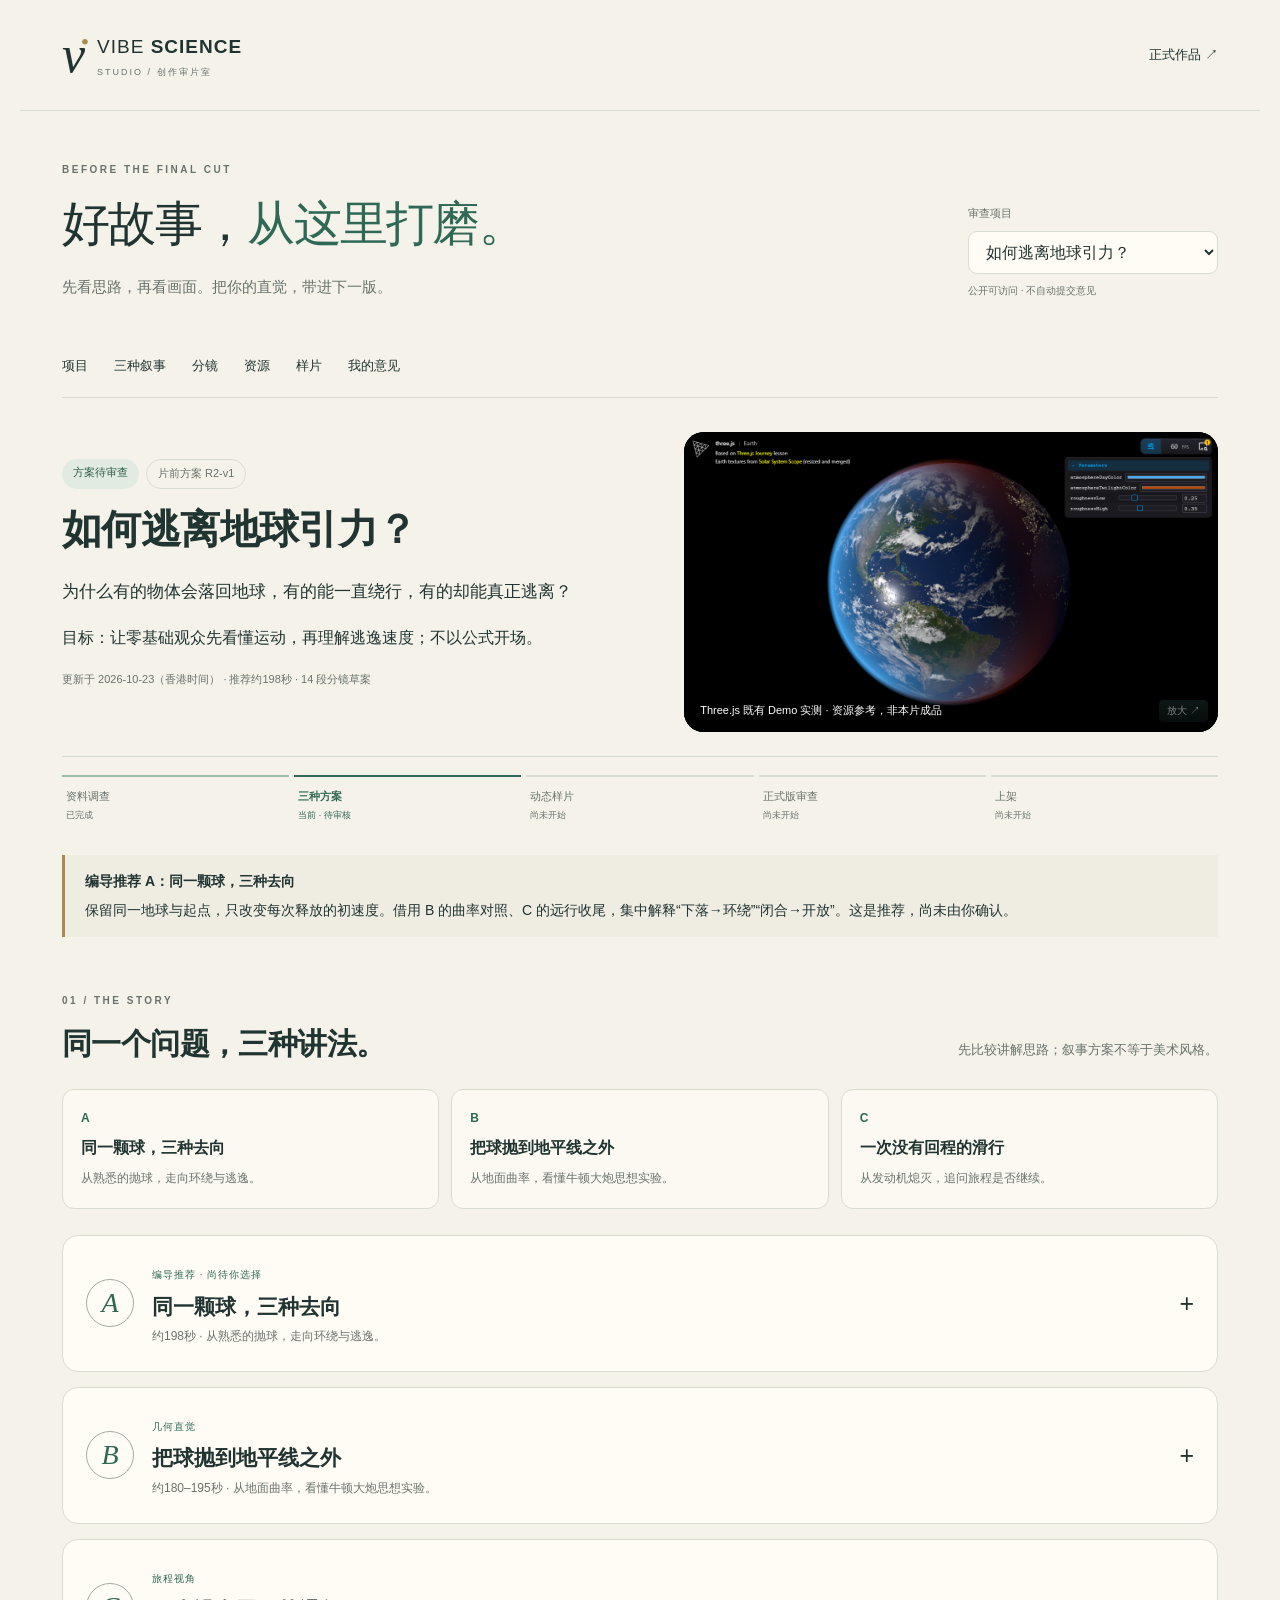
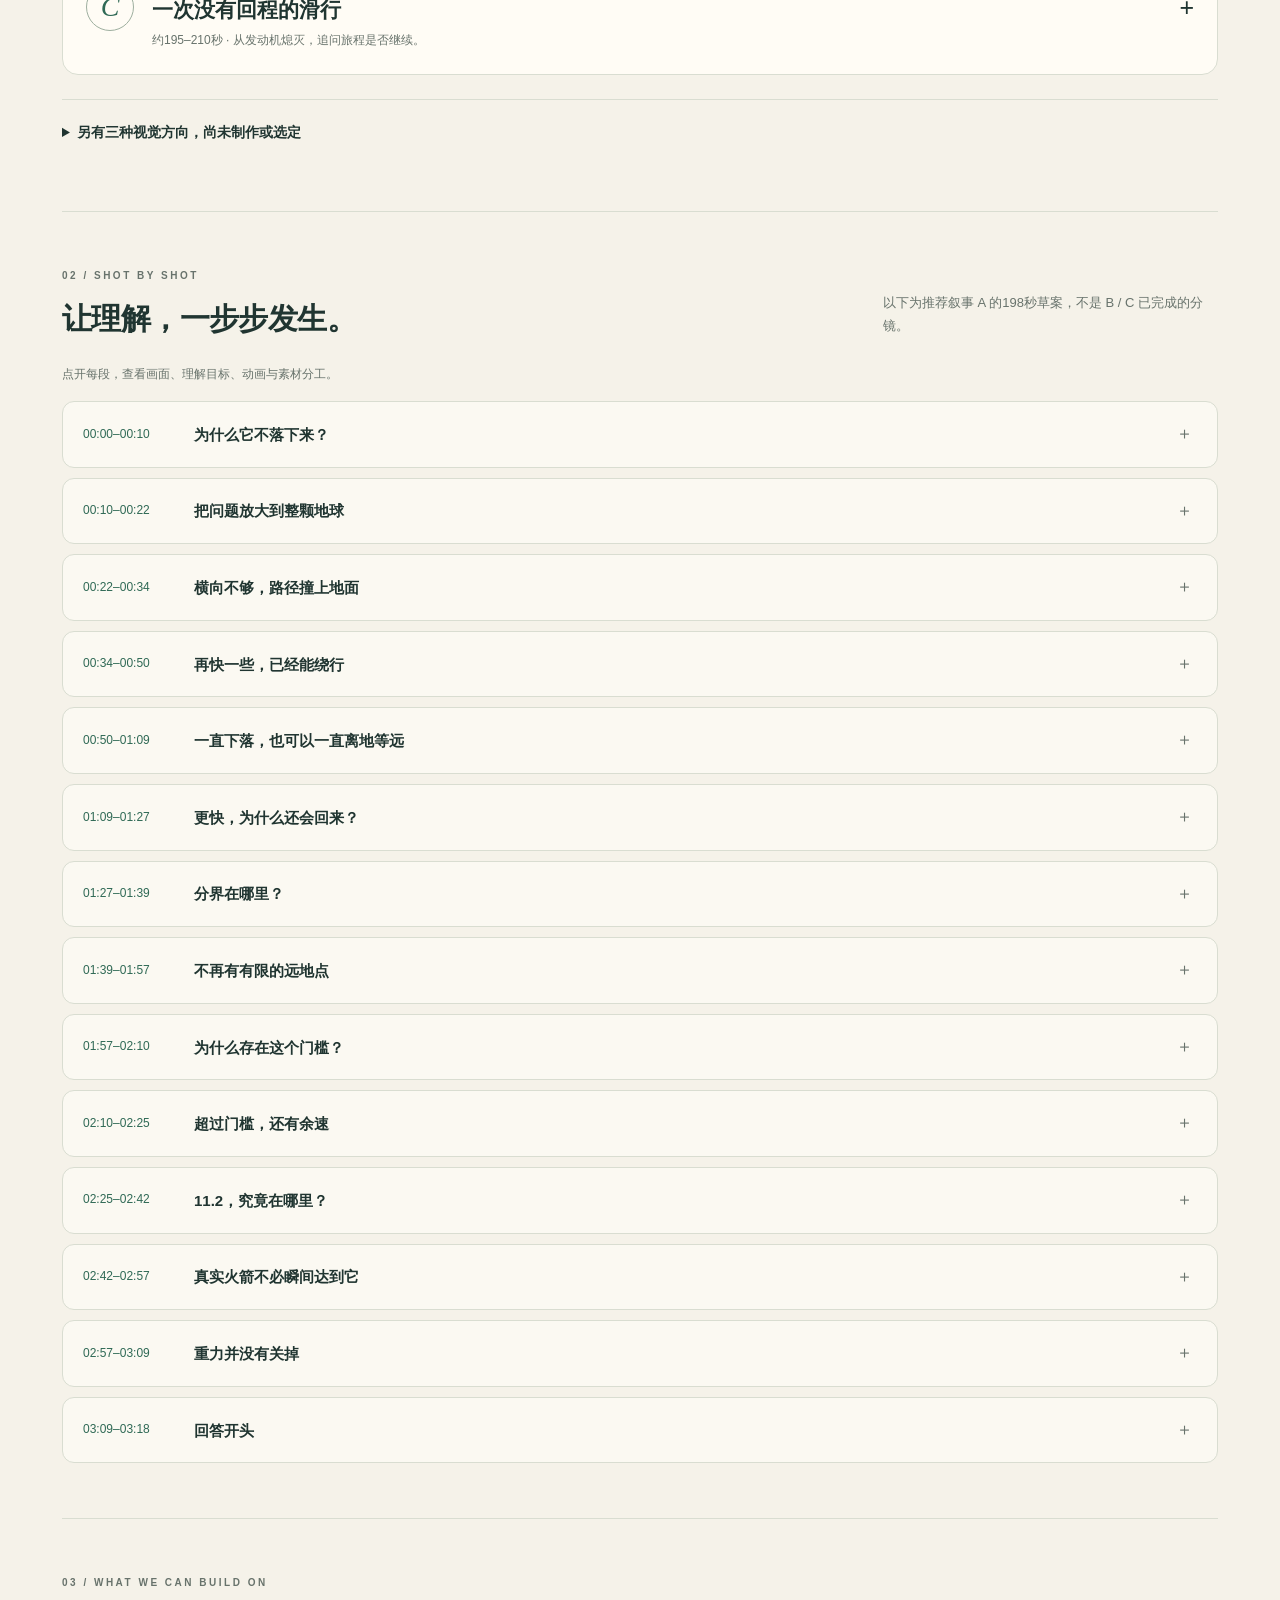
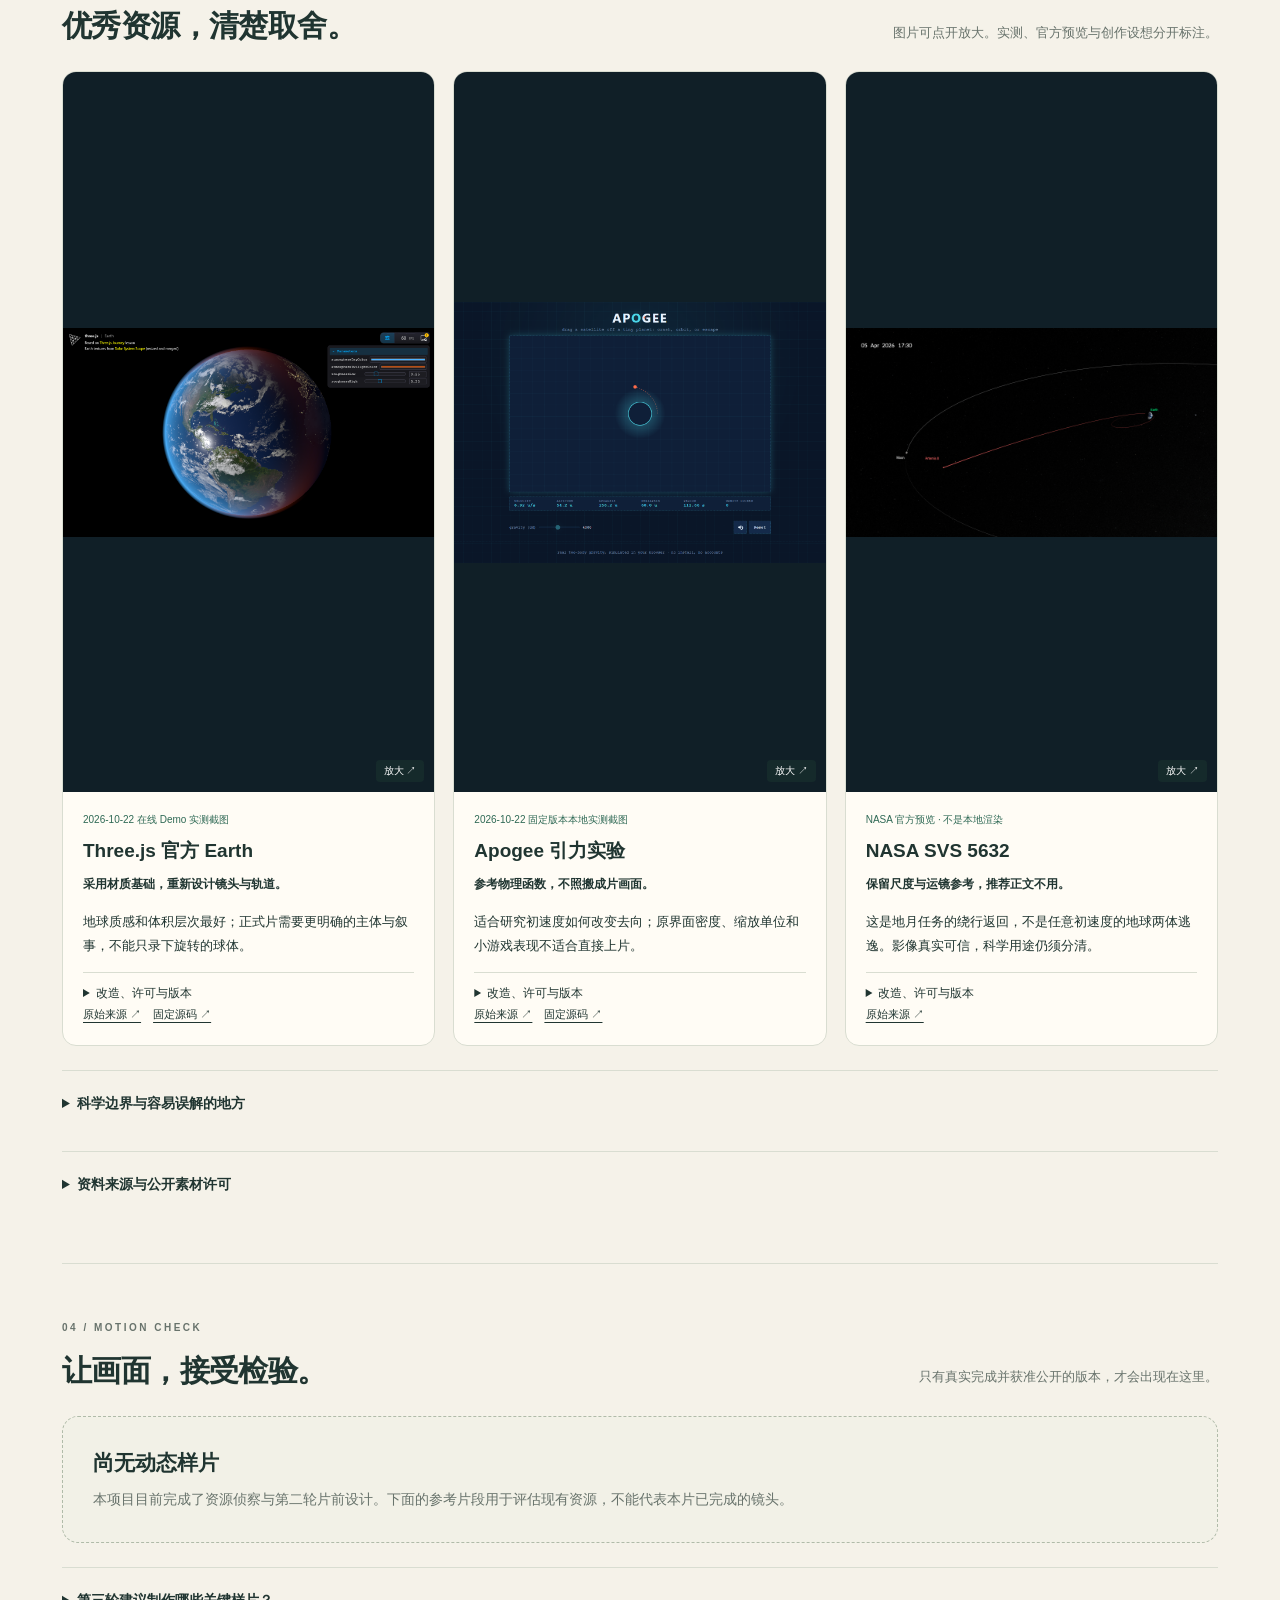
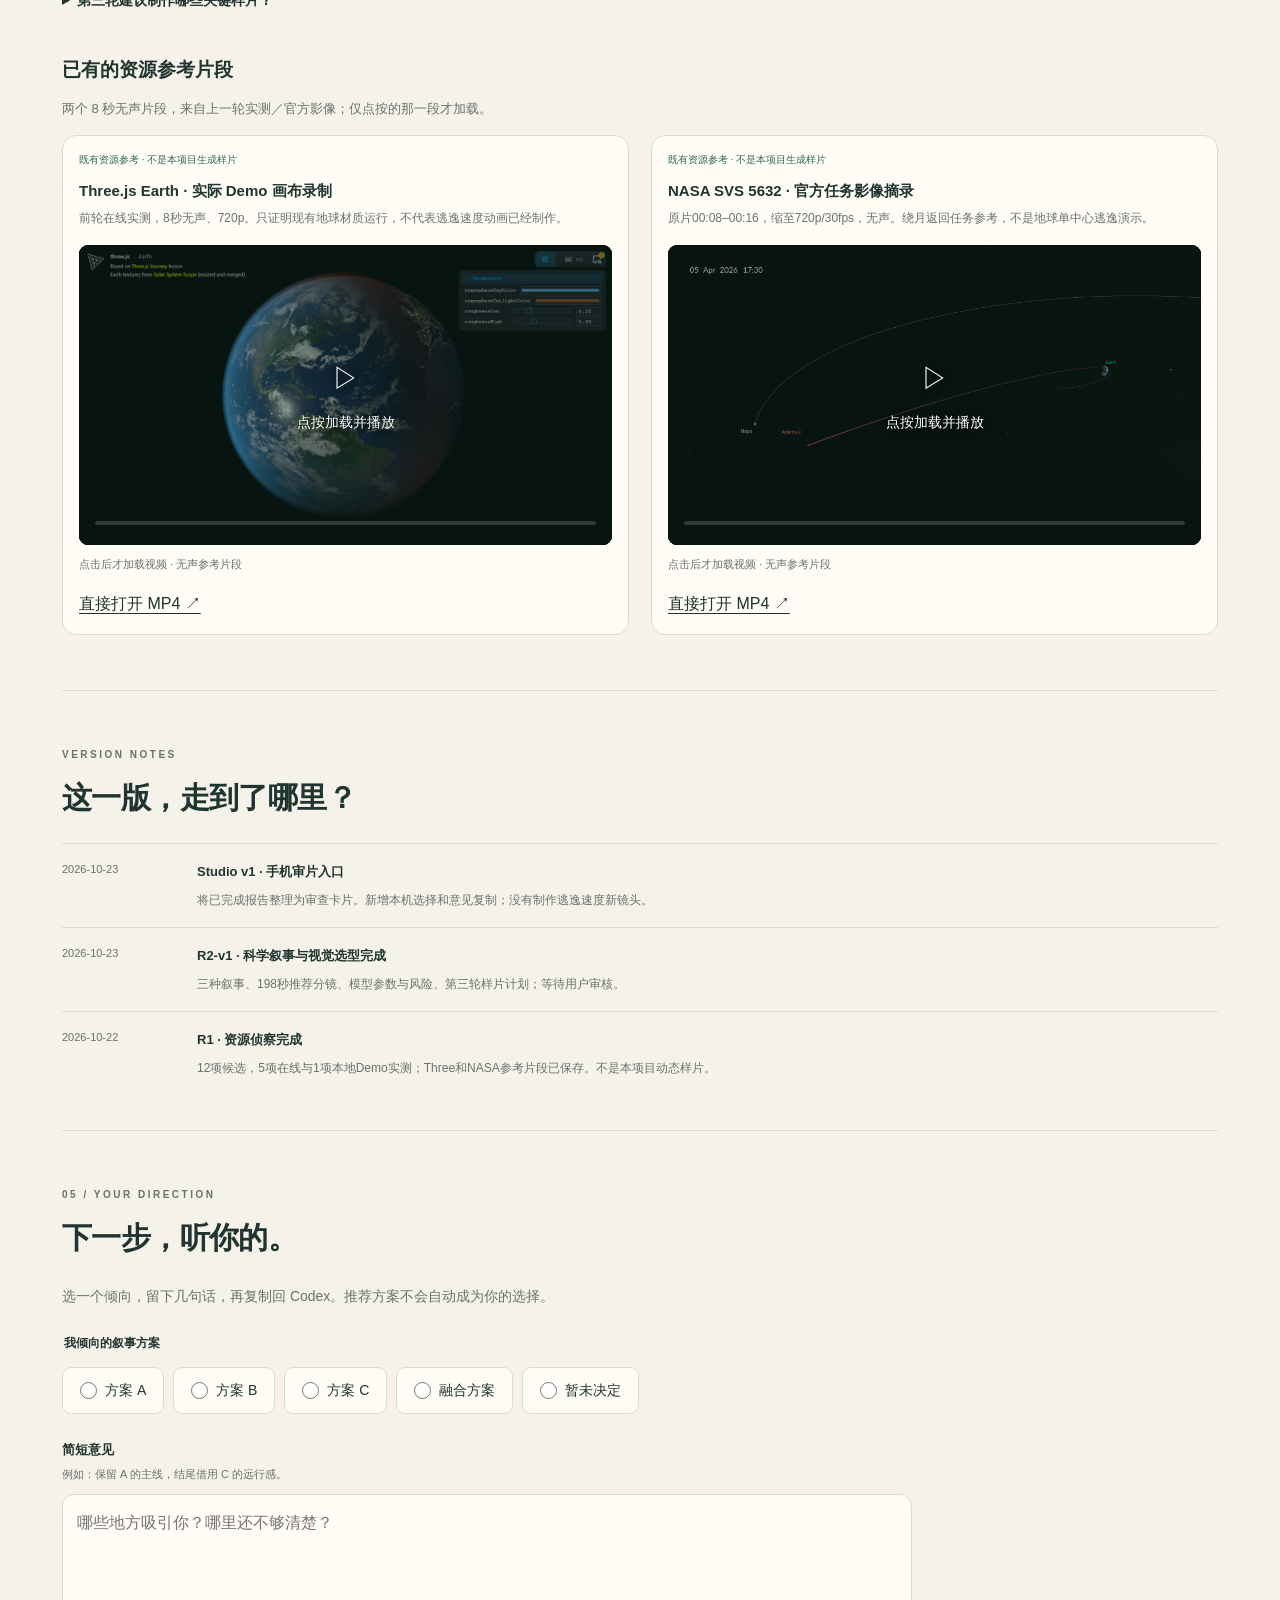
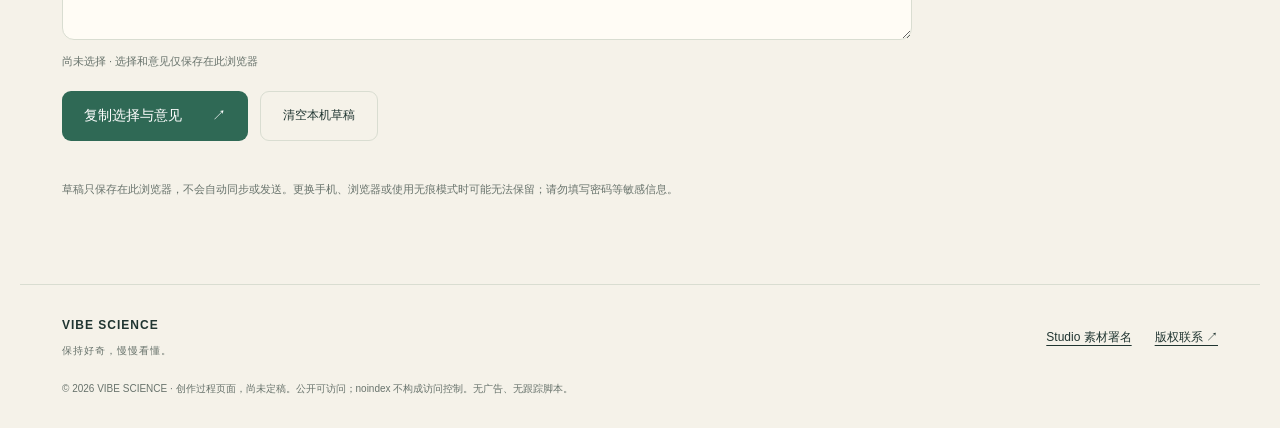
==== docs/studio/index.html @ bd38a127 "Add mobile Studio for science video preproduction review" ====
<!doctype html>
<html lang="zh-CN">
<head>
  <meta charset="utf-8">
  <meta name="viewport" content="width=device-width,initial-scale=1,viewport-fit=cover">
  <meta name="theme-color" content="#f5f2e9">
  <meta name="robots" content="noindex,nofollow,noarchive">
  <meta name="description" content="VIBE SCIENCE 创作审片室：从一个好问题，到一部看得懂的科学短片。审查叙事、分镜与真实动态样片。">
  <meta http-equiv="Content-Security-Policy" content="default-src 'self'; img-src 'self'; media-src 'self'; script-src 'self'; style-src 'self'; connect-src 'self'; object-src 'none'; base-uri 'self'; form-action 'none'">
  <title>Studio · VIBE SCIENCE 创作审片室</title>
  <link rel="icon" href="../assets/favicon.svg" type="image/svg+xml">
  <link rel="stylesheet" href="studio.css?v=studio-1">
  <script defer src="studio.js?v=studio-1"></script>
</head>
<body>
<a class="skip" href="#project">跳到当前项目</a>
<header class="top wrap">
  <a class="brand" href="../" aria-label="VIBE SCIENCE 正式视频馆"><span class="brand-mark" aria-hidden="true">v<span>•</span></span><span>VIBE <b>SCIENCE</b><small>STUDIO / 创作审片室</small></span></a>
  <a class="gallery-link" href="../">正式作品 <span aria-hidden="true">↗</span></a>
</header>
<main class="wrap">
  <section class="studio-intro" aria-labelledby="studio-title">
    <div><p class="eyebrow">BEFORE THE FINAL CUT</p><h1 id="studio-title">好故事，<em>从这里打磨。</em></h1><p class="intro-copy">先看思路，再看画面。把你的直觉，带进下一版。</p></div>
    <div class="project-switch"><label for="project-select">审查项目</label><select id="project-select" disabled><option>正在读取项目…</option></select><p>公开可访问 · 不自动提交意见</p></div>
  </section>
  <nav class="section-nav" aria-label="审片内容"><a href="#project">项目</a><a href="#plans">三种叙事</a><a href="#timeline">分镜</a><a href="#references">资源</a><a href="#previews">样片</a><a href="#feedback">我的意见</a></nav>
  <p class="load-status" id="load-status" role="status">正在整理审查卡片…</p>
  <div id="project-content" hidden>
    <section id="project" class="project-section" aria-labelledby="project-title"></section>
    <section id="plans" class="section" aria-labelledby="plans-title"><div class="section-heading"><div><p class="eyebrow">01 / THE STORY</p><h2 id="plans-title">同一个问题，三种讲法。</h2></div><p>先比较讲解思路；叙事方案不等于美术风格。</p></div><div id="plan-comparison" class="comparison"></div><div id="plan-cards" class="plan-grid"></div><details class="detail-panel"><summary>另有三种视觉方向，尚未制作或选定</summary><div id="visual-directions"></div></details></section>
    <section id="timeline" class="section" aria-labelledby="timeline-title"><div class="section-heading"><div><p class="eyebrow">02 / SHOT BY SHOT</p><h2 id="timeline-title">让理解，一步步发生。</h2></div><p id="timeline-note"></p></div><p class="section-help">点开每段，查看画面、理解目标、动画与素材分工。</p><div id="timeline-list" class="timeline"></div></section>
    <section id="references" class="section" aria-labelledby="references-title"><div class="section-heading"><div><p class="eyebrow">03 / WHAT WE CAN BUILD ON</p><h2 id="references-title">优秀资源，清楚取舍。</h2></div><p>图片可点开放大。实测、官方预览与创作设想分开标注。</p></div><div id="resource-cards" class="resource-grid"></div><details class="detail-panel"><summary>科学边界与容易误解的地方</summary><ul id="science-risks"></ul><p class="model-note" id="model-note"></p></details><details class="detail-panel"><summary>资料来源与公开素材许可</summary><div id="source-list"></div><a href="credits.html">完整素材署名与许可说明 ↗</a></details></section>
    <section id="previews" class="section" aria-labelledby="previews-title"><div class="section-heading"><div><p class="eyebrow">04 / MOTION CHECK</p><h2 id="previews-title">让画面，接受检验。</h2></div><p>只有真实完成并获准公开的版本，才会出现在这里。</p></div><div id="project-previews"></div><details class="detail-panel"><summary>第三轮建议制作哪些关键样片？</summary><div id="next-previews"></div></details><div id="reference-clips"></div></section>
    <section id="versions" class="section compact" aria-labelledby="versions-title"><div class="section-heading"><div><p class="eyebrow">VERSION NOTES</p><h2 id="versions-title">这一版，走到了哪里？</h2></div></div><div id="version-list"></div></section>
    <section id="feedback" class="section feedback" aria-labelledby="feedback-title"><p class="eyebrow">05 / YOUR DIRECTION</p><h2 id="feedback-title">下一步，听你的。</h2><p>选一个倾向，留下几句话，再复制回 Codex。推荐方案不会自动成为你的选择。</p><fieldset><legend>我倾向的叙事方案</legend><div id="preference-options" class="preference-options"></div></fieldset><label class="comment-label" for="review-comment">简短意见 <span>例如：保留 A 的主线，结尾借用 C 的远行感。</span></label><textarea id="review-comment" rows="4" maxlength="2000" placeholder="哪些地方吸引你？哪里还不够清楚？"></textarea><p id="save-state" class="small-note" role="status"></p><div class="feedback-actions"><button type="button" class="button primary" id="copy-feedback">复制选择与意见 <span aria-hidden="true">↗</span></button><button type="button" class="button secondary" id="reset-feedback">清空本机草稿</button></div><p id="copy-status" role="status" aria-live="polite"></p><div id="copy-fallback" hidden><label for="feedback-text">请长按全选并复制以下内容：</label><textarea id="feedback-text" rows="9" readonly></textarea></div><p class="small-note">草稿只保存在此浏览器，不会自动同步或发送。更换手机、浏览器或使用无痕模式时可能无法保留；请勿填写密码等敏感信息。</p></section>
  </div>
  <noscript><p class="error">审片卡片需要 JavaScript。请启用后刷新；正式视频馆仍可从上方链接访问。</p></noscript>
</main>
<footer class="wrap footer"><a class="footer-brand" href="../">VIBE SCIENCE <span>保持好奇，慢慢看懂。</span></a><div><a href="credits.html">Studio 素材署名</a><a href="https://github.com/tsy7653-design/vibe-science-gallery/issues/new?title=Copyright%20or%20contact" target="_blank" rel="noopener noreferrer">版权联系 ↗</a></div><p>© 2026 VIBE SCIENCE · 创作过程页面，尚未定稿。公开可访问；noindex 不构成访问控制。无广告、无跟踪脚本。</p></footer>
<dialog id="image-viewer" aria-labelledby="image-title"><div class="image-toolbar"><h2 id="image-title">参考图</h2><button class="close" id="close-image" type="button" aria-label="关闭参考图">×</button></div><div class="image-scroll"><img id="full-image" alt=""></div><p id="image-credit"></p><a id="original-image" href="#" target="_blank" rel="noopener">打开原图，可双指放大 ↗</a></dialog>
</body>
</html>
---- docs/studio/studio.css ----
@charset "UTF-8";
:root{--paper:#f5f2e9;--card:#fffcf5;--ink:#203531;--muted:#68736c;--line:#d9ddd1;--green:#2f6955;--gold:#ac8b51;--serif:Georgia,"Songti SC",STSong,serif;--sans:-apple-system,BlinkMacSystemFont,"Segoe UI","Microsoft YaHei",sans-serif}
*{box-sizing:border-box}html{scroll-behavior:smooth;scroll-padding-top:85px}body{margin:0;background:var(--paper);color:var(--ink);font:16px/1.8 var(--sans);-webkit-font-smoothing:antialiased}a{color:inherit;text-underline-offset:4px}button,input,textarea,select{font:inherit}button{cursor:pointer;color:inherit}button,a,summary{touch-action:manipulation;-webkit-tap-highlight-color:transparent}button:focus-visible,a:focus-visible,summary:focus-visible,input:focus-visible,textarea:focus-visible,select:focus-visible{outline:3px solid #87ac96;outline-offset:4px}img{max-width:100%;display:block}h1,h2,h3,p{margin-top:0}h2{font-size:30px;line-height:1.4;letter-spacing:-.6px}h3{font-size:21px;line-height:1.5}p{margin-bottom:15px}button{border:0}a{overflow-wrap:anywhere}[hidden]{display:none!important}.wrap{max-width:1240px;margin-inline:auto;padding-inline:42px}.skip{position:absolute;top:-90px;left:16px;z-index:20;background:var(--ink);color:white;padding:12px}.skip:focus{top:12px}.top{display:flex;justify-content:space-between;align-items:center;padding-block:30px;border-bottom:1px solid var(--line)}.brand{display:flex;gap:11px;align-items:center;text-decoration:none;font-size:19px;letter-spacing:1px}.brand b{font-weight:750}.brand small{display:block;font-size:9px;color:var(--muted);letter-spacing:2px}.brand-mark{font:italic 52px/.8 Georgia,serif;position:relative}.brand-mark span{font:24px Georgia;color:var(--gold);position:absolute;right:-4px;top:-5px}.gallery-link{font-size:13px;text-decoration:none}.studio-intro{display:flex;align-items:flex-end;justify-content:space-between;gap:40px;padding-block:50px 35px}h1{font-size:48px;font-weight:550;letter-spacing:-1.7px;line-height:1.35;margin-bottom:16px}h1 em{font-family:var(--serif);font-weight:500;color:var(--green);font-style:normal}.eyebrow{font-size:10px;letter-spacing:2.5px;font-weight:650;color:var(--muted);margin-bottom:13px}.intro-copy{font-size:15px;color:var(--muted);margin:0}.project-switch{max-width:360px;min-width:250px}.project-switch label{font-size:11px;display:block;color:var(--muted);margin-bottom:7px}.project-switch select{width:100%;padding:11px 30px 11px 13px;border:1px solid var(--line);border-radius:9px;background:var(--card);color:var(--ink);font-size:16px}.project-switch p{font-size:10px;color:var(--muted);margin:8px 0 0}.section-nav{position:sticky;top:0;z-index:4;display:flex;gap:26px;padding:16px 0;overflow-x:auto;background:var(--paper);border-bottom:1px solid var(--line);scrollbar-width:none}.section-nav a{flex-shrink:0;font-size:13px;text-decoration:none;min-height:30px;display:flex;align-items:center}.section-nav a:hover{color:var(--green)}.load-status{padding-top:30px}.section{padding-block:55px;border-bottom:1px solid var(--line)}.section.compact{padding-bottom:35px}.section-heading{display:flex;gap:30px;justify-content:space-between;align-items:flex-end;margin-bottom:24px}.section-heading h2{margin-bottom:0}.section-heading>p{max-width:335px;font-size:13px;color:var(--muted);margin-bottom:3px}.section-help{font-size:12px;color:var(--muted)}.project-section{padding-top:34px}.project-hero{display:grid;grid-template-columns:1.1fr 1fr;gap:35px;align-items:center}.project-hero h2{font-size:40px;line-height:1.35;margin:13px 0 20px}.project-hero .question{font-size:17px;line-height:1.9}.hero-picture{position:relative;border-radius:20px;overflow:hidden;background:#07121f}.hero-picture img{width:100%;aspect-ratio:16/10;object-fit:cover}.hero-picture .figure-label{position:absolute;bottom:0;left:0;right:0;color:#fff;padding:25px 16px 12px;font-size:11px;background:linear-gradient(transparent,#000c)}.badges{display:flex;gap:7px;flex-wrap:wrap}.badge{border-radius:30px;padding:4px 11px;font-size:11px;background:#e2ebe1;color:#315e4b}.badge.outline{background:transparent;border:1px solid var(--line);color:var(--muted)}.metadata{font-size:11px;color:var(--muted);margin-top:18px}.stage-list{list-style:none;padding:18px 0 0;margin:24px 0 0;border-top:1px solid var(--line);display:flex;gap:5px}.stage-list li{flex:1;font-size:11px;color:var(--muted);padding:10px 4px;border-top:2px solid var(--line)}.stage-list li.current{border-color:var(--green);color:var(--green);font-weight:700}.stage-list li.complete{border-color:#9cbda9}.stage-list small{display:block;font-size:9px;font-weight:400}.editor-note{border-left:3px solid var(--gold);padding:14px 20px;background:#eae8db80;margin:22px 0 0;font-size:14px}.editor-note strong{display:block;margin-bottom:3px}.comparison{display:grid;grid-template-columns:repeat(3,1fr);gap:12px;margin-bottom:26px}.comparison a{padding:18px;border:1px solid var(--line);border-radius:12px;text-decoration:none;background:#fbf9f2}.comparison b{font-size:12px;letter-spacing:1px;color:var(--green);display:block}.comparison strong{font-size:16px;display:block;margin:5px 0}.comparison span{font-size:12px;color:var(--muted);display:block}.comparison a:hover{border-color:var(--green)}.plan-grid{display:grid;gap:15px}.plan-card{border:1px solid var(--line);border-radius:16px;background:var(--card);overflow:hidden}.plan-card>summary{cursor:pointer;list-style:none;display:flex;align-items:center;gap:18px;padding:23px}.plan-card>summary::-webkit-details-marker{display:none}.plan-letter{width:48px;height:48px;flex-shrink:0;border:1px solid #9eaf9f;border-radius:50%;display:grid;place-items:center;font:italic 28px var(--serif);color:var(--green)}.plan-summary{flex:1;min-width:0}.plan-summary h3{margin:3px 0}.plan-summary p{font-size:12px;color:var(--muted);margin:4px 0 0}.plan-card summary .toggle{font-size:25px;font-weight:300;transition:transform .2s}.plan-card[open] summary .toggle{transform:rotate(45deg)}.recommended{font-size:10px;color:var(--green);letter-spacing:1px}.plan-content{padding:0 28px 25px}.plan-content dl{margin:0;display:grid;grid-template-columns:110px 1fr;gap:15px 25px;border-top:1px solid var(--line);padding-top:24px}.plan-content dt{font-size:11px;letter-spacing:1px;color:var(--green);padding-top:3px}.plan-content dd{margin:0;font-size:14px;line-height:1.95}.plan-content .pros-cons{display:grid;grid-template-columns:1fr 1fr;gap:20px;margin-top:24px}.pros-cons div{border-top:1px solid var(--line);padding-top:13px;font-size:13px}.pros-cons strong{font-size:11px;display:block;margin-bottom:5px}.timeline{position:relative;display:grid;gap:10px}.shot{background:#fbf9f2;border-radius:12px;border:1px solid var(--line)}.shot>summary{display:grid;grid-template-columns:96px 1fr 25px;align-items:center;gap:15px;padding:17px 20px;cursor:pointer;list-style:none}.shot>summary::-webkit-details-marker{display:none}.shot>summary:after{content:'＋';font-size:17px;text-align:center;color:var(--muted)}.shot[open]>summary:after{content:'−'}.shot-time{font-size:12px;font-variant-numeric:tabular-nums;color:var(--green)}.shot-title{font-size:15px;font-weight:600}.shot-body{padding:6px 25px 22px 131px;font-size:14px}.shot-body h4{font-size:11px;color:var(--green);margin:18px 0 6px;letter-spacing:1px}.shot-body p{margin-bottom:12px}.subtitle-excerpt{border-left:2px solid #b2c7b6;padding-left:15px;color:var(--muted)}.resource-grid{display:grid;grid-template-columns:repeat(3,1fr);gap:18px}.resource-card{border:1px solid var(--line);border-radius:14px;background:var(--card);overflow:hidden}.image-button{padding:0;display:block;width:100%;background:#101f27;position:relative}.image-button img{width:100%;aspect-ratio:16/9;object-fit:contain;transition:transform .4s}.image-button:hover img{transform:scale(1.025)}.image-button .zoom-label{position:absolute;bottom:10px;right:10px;font-size:10px;color:white;background:#172e2ccc;padding:2px 8px;border-radius:4px}.resource-body{padding:20px}.resource-body h3{font-size:19px;margin-bottom:8px}.resource-body p{font-size:13px}.resource-category{font-size:10px;color:var(--green);display:block;line-height:1.6;margin-bottom:9px}.resource-decision{font-size:12px!important;font-weight:650}.resource-body details{font-size:12px;border-top:1px solid var(--line);padding-top:10px}.resource-body details p{font-size:12px}.resource-links{display:flex;flex-wrap:wrap;gap:12px;font-size:11px}.detail-panel{border-top:1px solid var(--line);margin-top:24px;padding:20px 0 0;font-size:14px}.detail-panel>summary{cursor:pointer;font-size:14px;font-weight:600;min-height:36px}.detail-panel ul{padding-left:22px}.detail-panel li{margin-bottom:13px}.detail-panel a{font-size:12px}.detail-panel .source-item{font-size:13px;padding:10px 0}.source-item small{display:block;color:var(--muted)}.model-note{font-size:12px;color:var(--muted)}.empty-state{padding:30px;border:1px dashed #b0bba9;border-radius:16px;background:#e9ede340}.empty-state h3{margin-bottom:9px}.empty-state p{font-size:14px;color:var(--muted);margin-bottom:0}.preview-plan{padding:10px 0}.preview-plan h4{margin-bottom:5px;font-size:14px}.preview-plan p{font-size:13px;margin-bottom:8px}.reference-heading{margin:32px 0 12px;font-size:19px}.reference-intro{font-size:13px;color:var(--muted)}.clip-grid{display:grid;grid-template-columns:1fr 1fr;gap:22px}.clip-card{border:1px solid var(--line);border-radius:14px;padding:16px;background:var(--card)}.clip-card h4{font-size:15px;margin:0 0 4px}.clip-card p{font-size:12px;color:var(--muted)}.clip-shell{aspect-ratio:16/9;background:#12211f;border-radius:9px;overflow:hidden;position:relative;margin:15px 0 10px}.clip-shell video{display:block;width:100%;height:100%;object-fit:contain}.load-clip{position:absolute;inset:0;width:100%;color:white;background:#10282080;display:grid;place-content:center;gap:6px;font-size:14px;text-shadow:0 1px 8px #000}.load-clip span:first-child{font-size:28px}.clip-state{font-size:11px!important;min-height:20px}.version-row{display:grid;grid-template-columns:115px 1fr;gap:20px;padding:16px 0;border-top:1px solid var(--line);font-size:13px}.version-row time{font-size:11px;color:var(--muted)}.version-row strong{display:block}.version-row p{font-size:12px;color:var(--muted);margin:6px 0 0}.feedback{max-width:850px;border-bottom:0;padding-bottom:70px}.feedback>p:not(.eyebrow){font-size:14px;color:var(--muted)}fieldset{border:0;padding:0;margin:24px 0}legend{font-size:12px;font-weight:650;margin-bottom:12px}.preference-options{display:flex;gap:9px;flex-wrap:wrap}.preference-option{position:relative;display:flex;align-items:center;gap:8px;padding:10px 17px;border:1px solid var(--line);border-radius:9px;background:var(--card);font-size:14px;cursor:pointer;min-height:46px}.preference-option:has(input:checked){background:#dfeade;border-color:var(--green);color:#24543f}.preference-option input{accent-color:var(--green);width:17px;height:17px;margin:0}.comment-label{display:block;font-size:13px;font-weight:650;margin-bottom:10px}.comment-label span{display:block;font-size:11px;font-weight:400;color:var(--muted);margin-top:3px}textarea{display:block;width:100%;resize:vertical;background:var(--card);border:1px solid var(--line);border-radius:12px;color:var(--ink);padding:14px;font-size:16px;line-height:1.8}.small-note{font-size:11px!important;color:var(--muted);margin-top:12px}#copy-status{color:var(--green);font-size:13px;min-height:24px}.feedback-actions{display:flex;gap:12px;margin-top:20px;flex-wrap:wrap}.button{min-height:48px;padding:12px 22px;border-radius:9px;font-size:14px;display:flex;align-items:center;gap:30px}.button.primary{background:var(--green);color:#fff}.button.secondary{background:transparent;border:1px solid var(--line);font-size:12px}.footer{padding-block:30px;border-top:1px solid var(--line);display:flex;flex-wrap:wrap;gap:20px;justify-content:space-between;align-items:center;font-size:12px}.footer-brand{text-decoration:none;font-weight:650;letter-spacing:1px}.footer-brand span{display:block;font-size:10px;font-weight:400;color:var(--muted);margin-top:5px}.footer>div{display:flex;gap:23px}.footer>p{font-size:10px;flex-basis:100%;color:var(--muted);margin-bottom:0}.error{color:#8b3f2c;padding:25px;border:1px solid #d8bdb0;border-radius:10px}dialog{background:var(--paper);color:var(--ink);border:1px solid var(--line);border-radius:15px;width:min(1300px,94vw);max-height:94dvh;padding:20px}dialog::backdrop{background:#0b1b18db}.image-toolbar{display:flex;justify-content:space-between;align-items:center;gap:20px;margin-bottom:12px}.image-toolbar h2{font-size:17px;margin:0}.close{width:44px;height:44px;background:transparent;font-size:30px;flex-shrink:0}.image-scroll{overflow:auto;max-height:65dvh;background:#10211d;touch-action:pan-x pan-y pinch-zoom}.image-scroll img{margin:auto;width:auto;max-width:100%;height:auto}dialog p{font-size:11px;color:var(--muted);margin:12px 0 5px}dialog>a{font-size:12px}body:has(dialog[open]){overflow:hidden}
@media(min-width:950px){.plan-card[open] .plan-content{padding-left:90px}}
@media(max-width:800px){.wrap{padding-inline:24px}.studio-intro{align-items:flex-start;flex-direction:column;gap:25px;padding-block:35px 25px}h1{font-size:40px}.project-switch{max-width:none;width:100%}.project-hero{grid-template-columns:1fr;gap:22px}.hero-picture{order:-1}.hero-picture img{aspect-ratio:16/8}.resource-grid{grid-template-columns:1fr}.resource-card{display:grid;grid-template-columns:.9fr 1fr}.resource-card .image-button{height:100%}.resource-card .image-button img{height:100%;min-height:210px;object-fit:contain}.section-heading{align-items:flex-start;flex-direction:column;gap:12px}.section-heading>p{max-width:none}.shot-body{padding-left:25px}.project-hero h2{font-size:36px}.comparison strong{font-size:14px}}
@media(max-width:520px){.wrap{padding-inline:20px}.top{padding-block:22px}.brand{font-size:16px}.brand small{font-size:8px}.brand-mark{font-size:43px}.gallery-link{font-size:11px}.studio-intro{padding-top:30px}h1{font-size:31px;letter-spacing:-1px}h1 em{display:block}.intro-copy{font-size:13px}.section-nav{gap:22px;padding-block:12px}.section-nav a{font-size:12px}.eyebrow{font-size:9px;letter-spacing:2px}.section{padding-block:37px}h2{font-size:25px}.project-hero h2{font-size:32px}.project-hero .question{font-size:15px}.metadata{font-size:10px}.hero-picture img{aspect-ratio:16/10}.editor-note{font-size:13px;padding:12px 15px}.stage-list{gap:4px}.stage-list li{font-size:10px}.stage-list small{font-size:8px}.comparison{grid-template-columns:1fr;gap:7px}.comparison a{padding:12px 15px;display:grid;grid-template-columns:32px 1fr;column-gap:7px}.comparison a b{grid-row:1/3;padding-top:4px}.comparison strong{margin:0;font-size:14px}.comparison span{font-size:11px}.plan-card>summary{padding:18px 16px;gap:12px}.plan-letter{width:37px;height:37px;font-size:24px}.plan-summary h3{font-size:18px}.plan-summary p{font-size:11px}.plan-content{padding:0 19px 20px}.plan-content dl{display:block;padding-top:16px}.plan-content dt{margin-top:17px;margin-bottom:5px}.plan-content dd{font-size:14px;line-height:1.95}.plan-content .pros-cons{grid-template-columns:1fr;gap:14px}.shot>summary{grid-template-columns:73px 1fr 14px;padding:15px 12px;gap:8px}.shot-time{font-size:10px}.shot-title{font-size:14px}.shot-body{padding:0 18px 17px;font-size:14px}.resource-card{display:block}.resource-card .image-button img{height:auto;aspect-ratio:16/9;min-height:0}.resource-body{padding:19px}.clip-grid{grid-template-columns:1fr}.clip-card{padding:13px}.empty-state{padding:23px}.version-row{grid-template-columns:77px 1fr;gap:12px}.version-row time{font-size:10px}.feedback h2{font-size:29px}.feedback-actions{display:grid;grid-template-columns:1fr}.feedback-actions .button{justify-content:center}.preference-option{padding-inline:13px;font-size:13px}.footer{gap:19px;padding-block:26px}.footer>div{gap:18px;font-size:11px}dialog{padding:13px;width:96vw}.image-toolbar h2{font-size:15px}}
@media(prefers-reduced-motion:reduce){html{scroll-behavior:auto}*,*:before,*:after{animation:none!important;transition:none!important}}
/* Keep intrinsic HTML dimensions from fixing the mobile hero to 720px tall. */
.hero-picture img{height:auto}
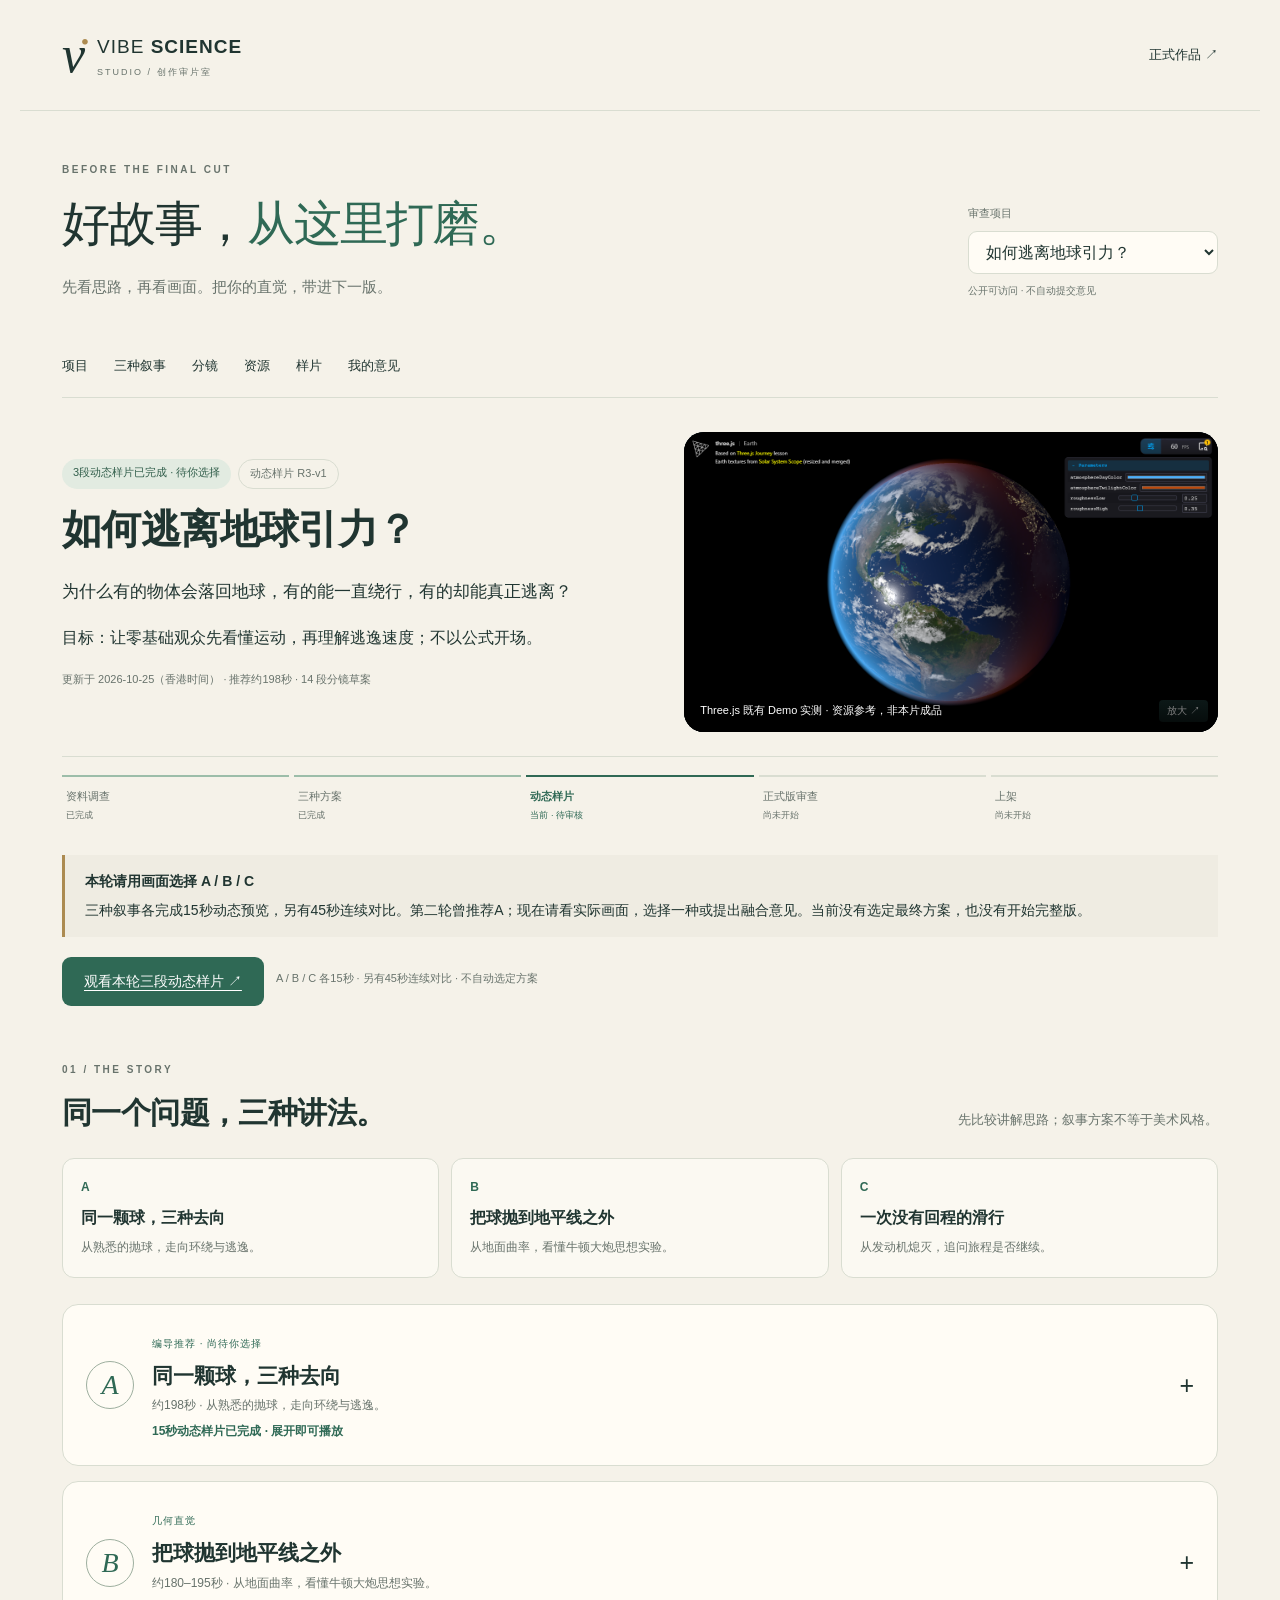
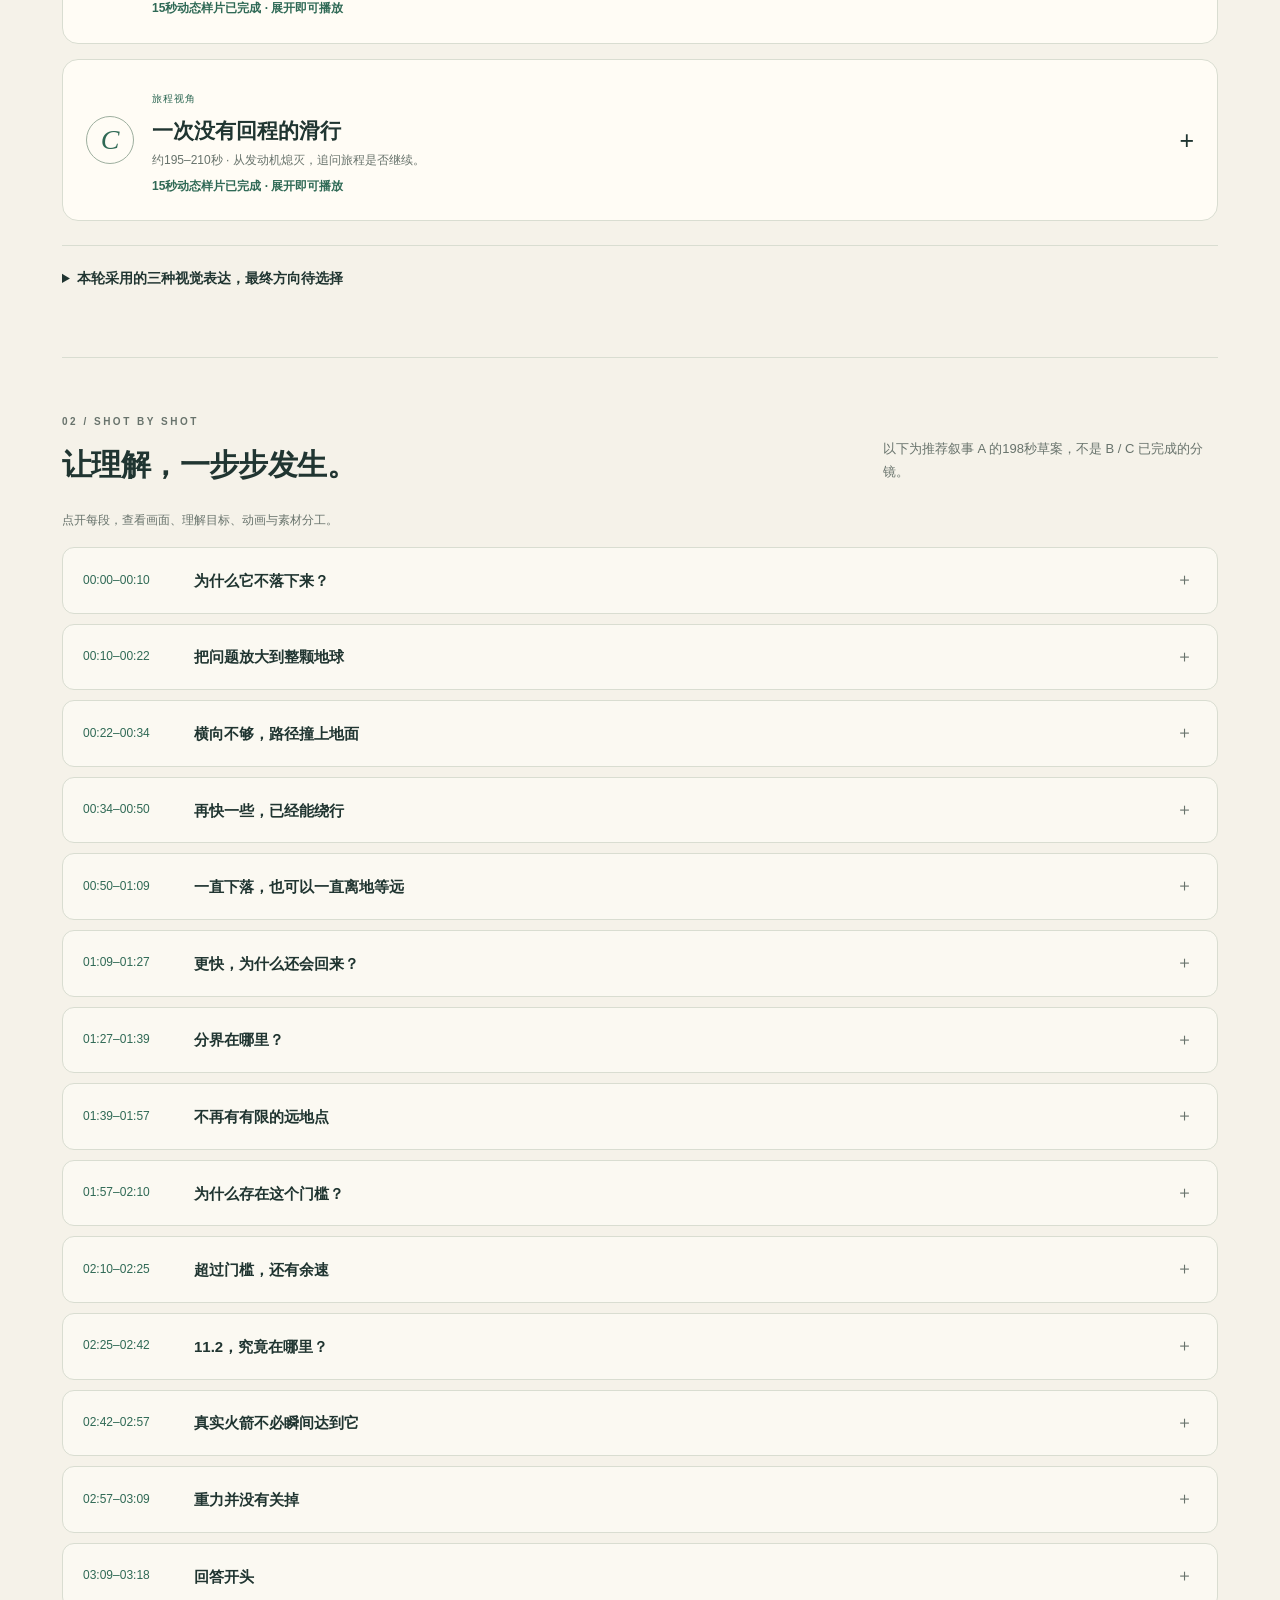
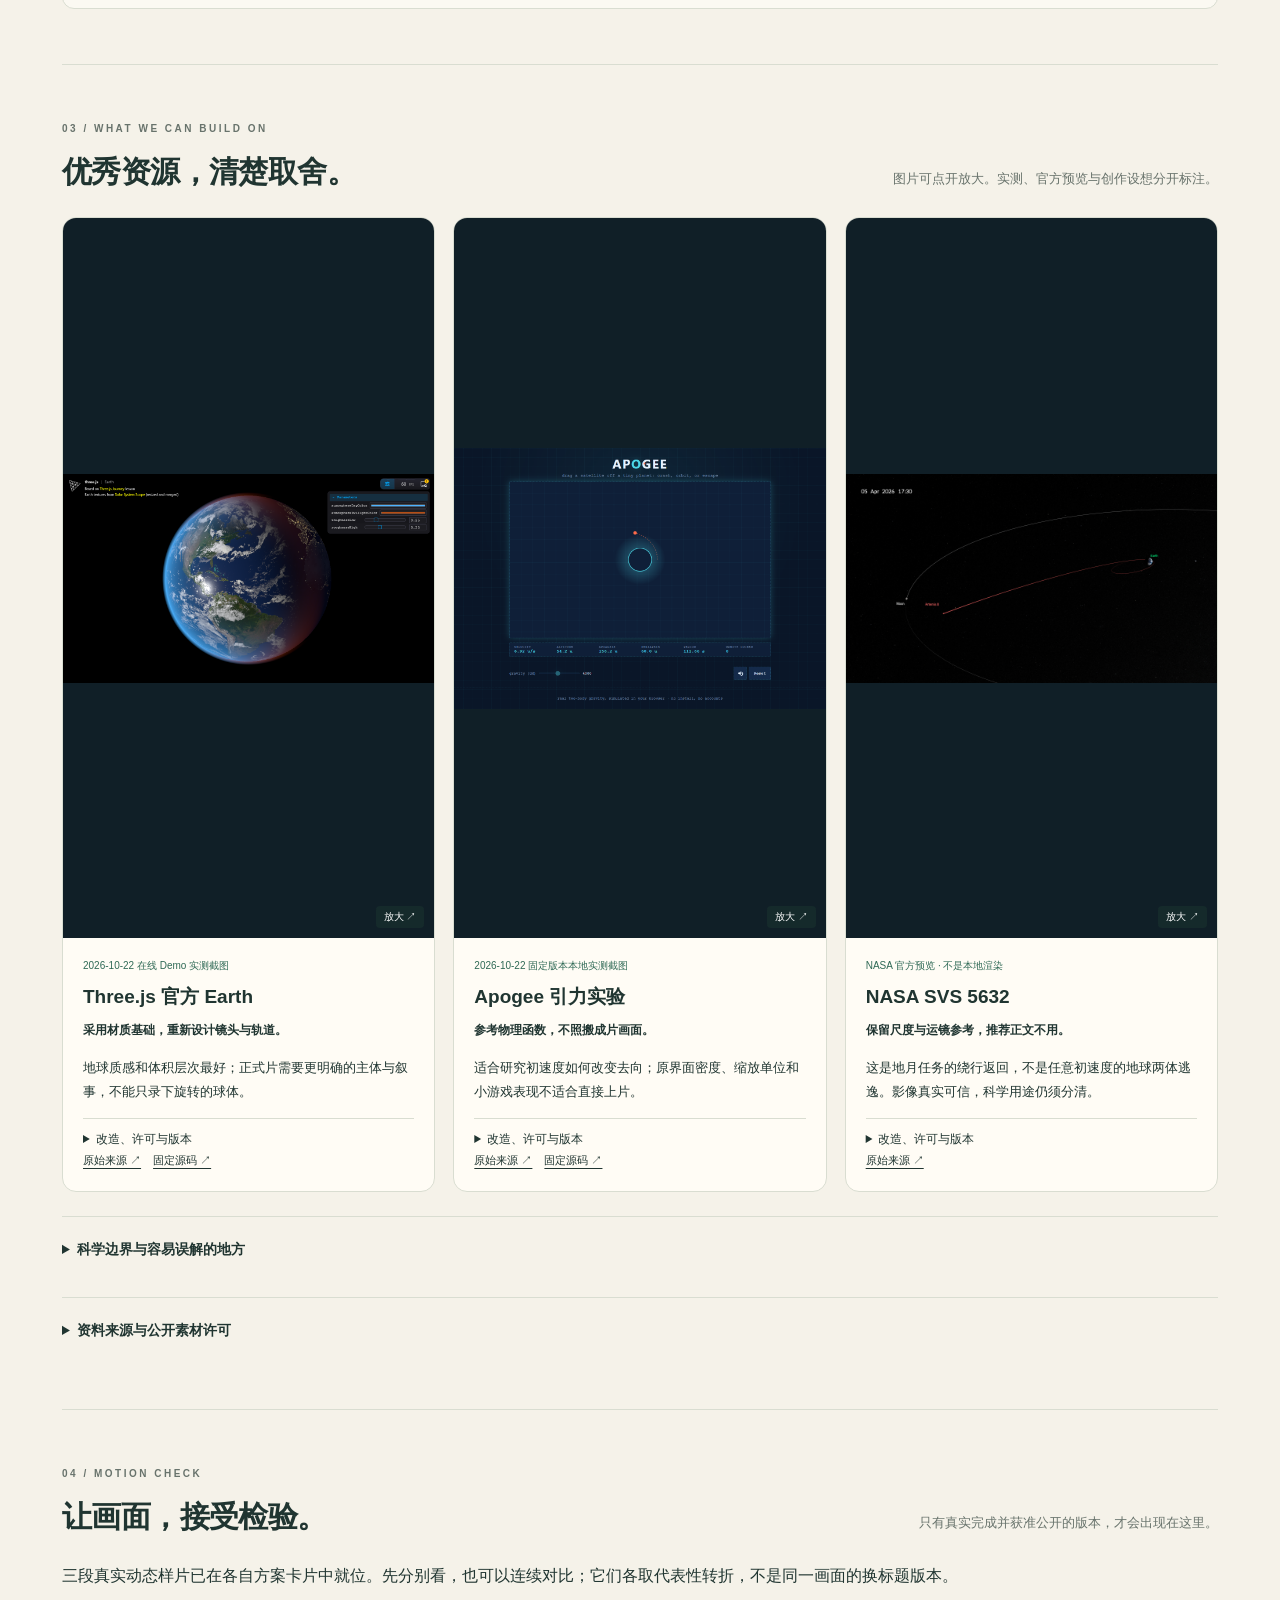
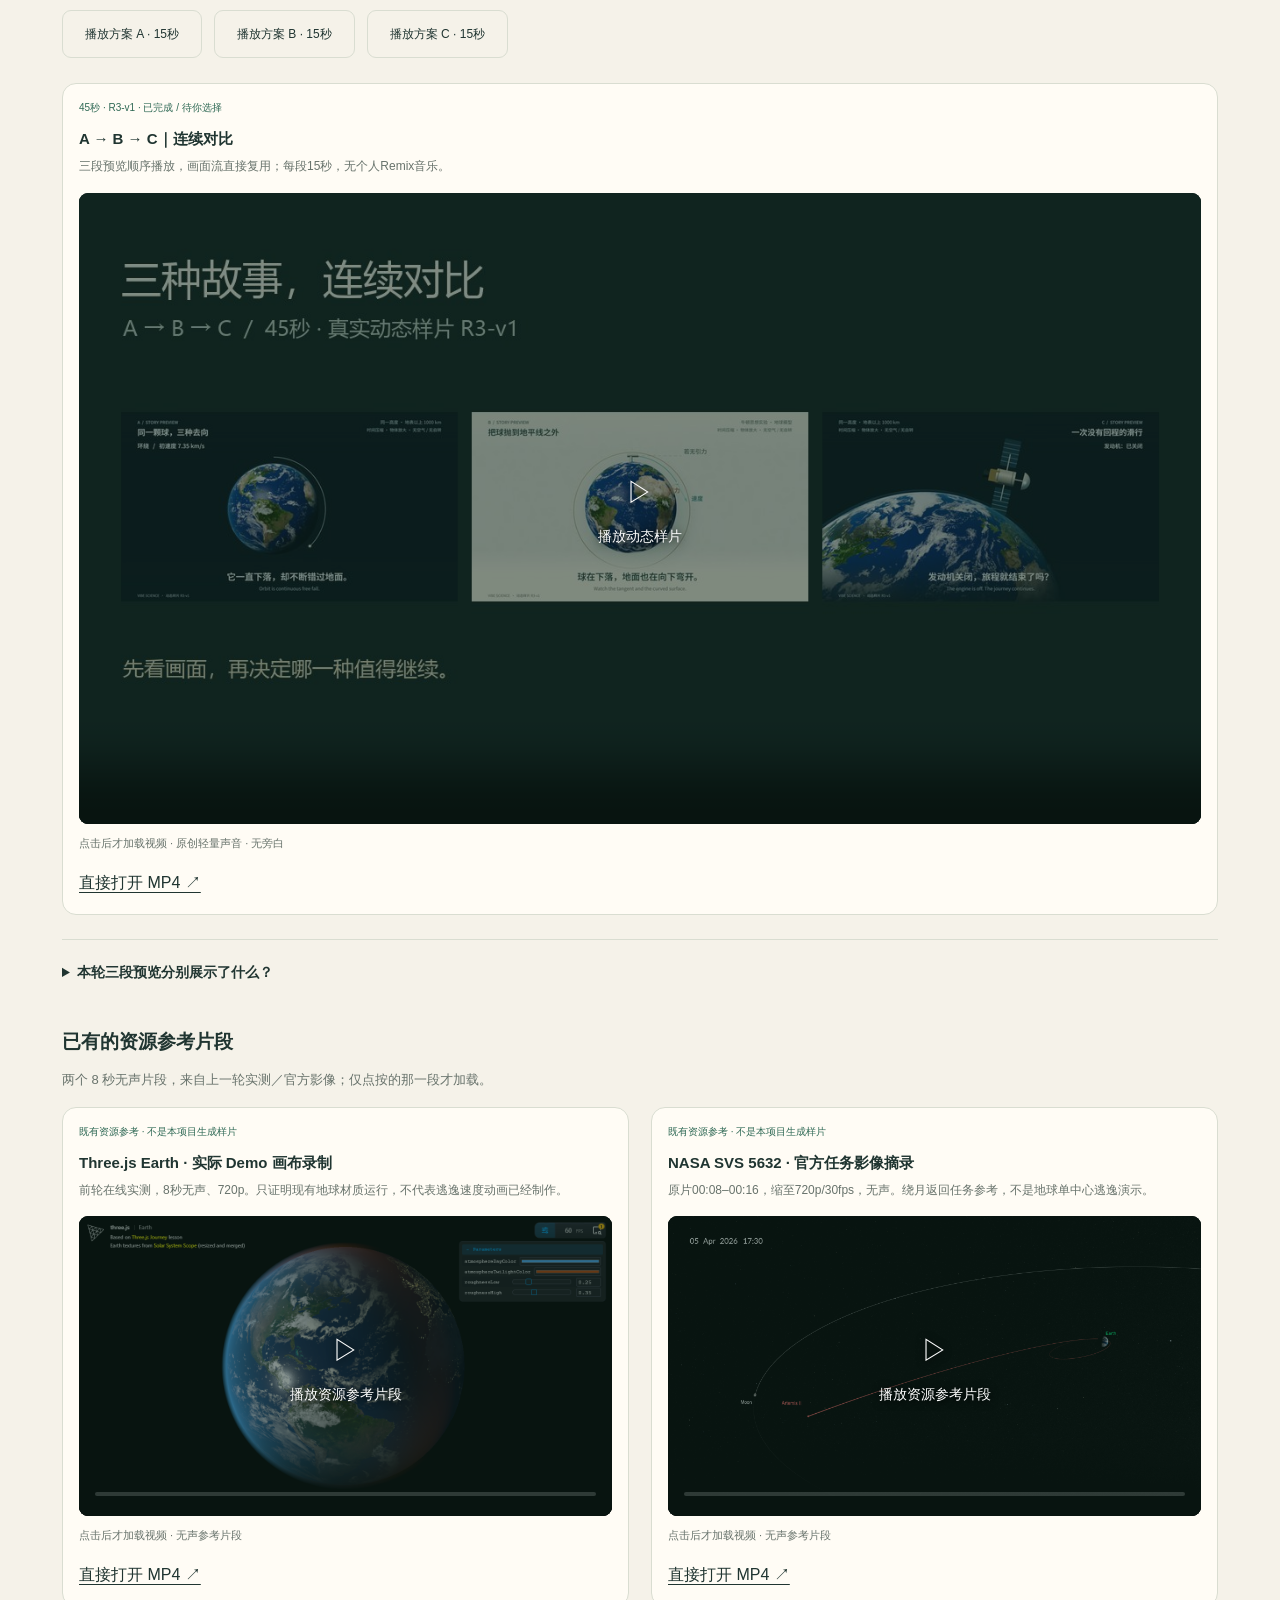
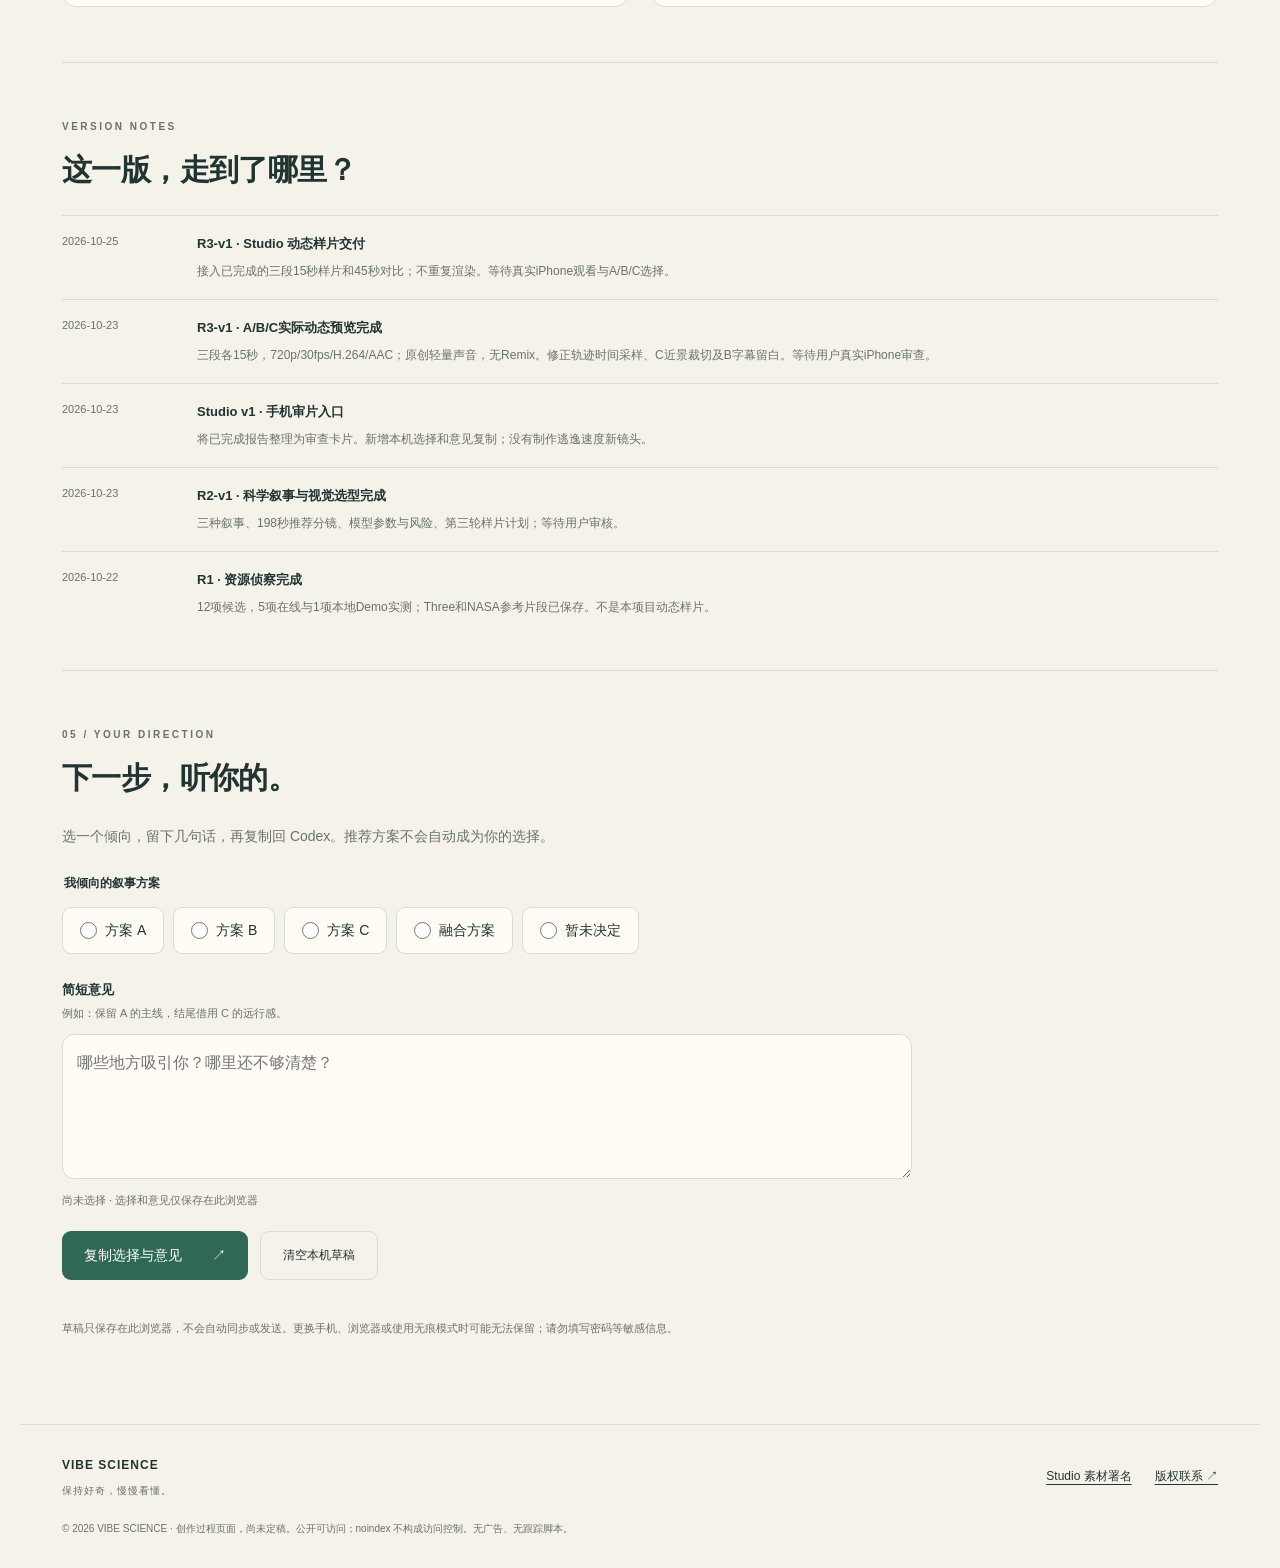
==== commit 43db60d1: "Publish escape-gravity A B C motion previews in Studio" ====
--- a/docs/studio/index.html
+++ b/docs/studio/index.html
@@ -9,8 +9,8 @@
   <meta http-equiv="Content-Security-Policy" content="default-src 'self'; img-src 'self'; media-src 'self'; script-src 'self'; style-src 'self'; connect-src 'self'; object-src 'none'; base-uri 'self'; form-action 'none'">
   <title>Studio · VIBE SCIENCE 创作审片室</title>
   <link rel="icon" href="../assets/favicon.svg" type="image/svg+xml">
-  <link rel="stylesheet" href="studio.css?v=studio-1">
-  <script defer src="studio.js?v=studio-1"></script>
+  <link rel="stylesheet" href="studio.css?v=studio-r3-1">
+  <script defer src="studio.js?v=studio-r3-1"></script>
 </head>
 <body>
 <a class="skip" href="#project">跳到当前项目</a>
--- a/docs/studio/studio.css
+++ b/docs/studio/studio.css
@@ -7,3 +7,4 @@
 @media(prefers-reduced-motion:reduce){html{scroll-behavior:auto}*,*:before,*:after{animation:none!important;transition:none!important}}
 /* Keep intrinsic HTML dimensions from fixing the mobile hero to 720px tall. */
 .hero-picture img{height:auto}
+.available-preview{color:var(--green)!important;font-weight:650}.plan-preview{margin:0 0 24px}.plan-preview .clip-card{padding:18px;background:#f4f3e9;border-radius:12px}.plan-preview .clip-shell{margin-top:12px}.clip-review{font-size:12px;margin-top:15px;padding-top:10px;border-top:1px solid var(--line)}.clip-review summary{cursor:pointer;min-height:35px}.clip-review p{font-size:12px;margin-bottom:8px}#project-previews>.clip-card{margin-top:25px}#project-previews>.feedback-actions{margin-bottom:23px}
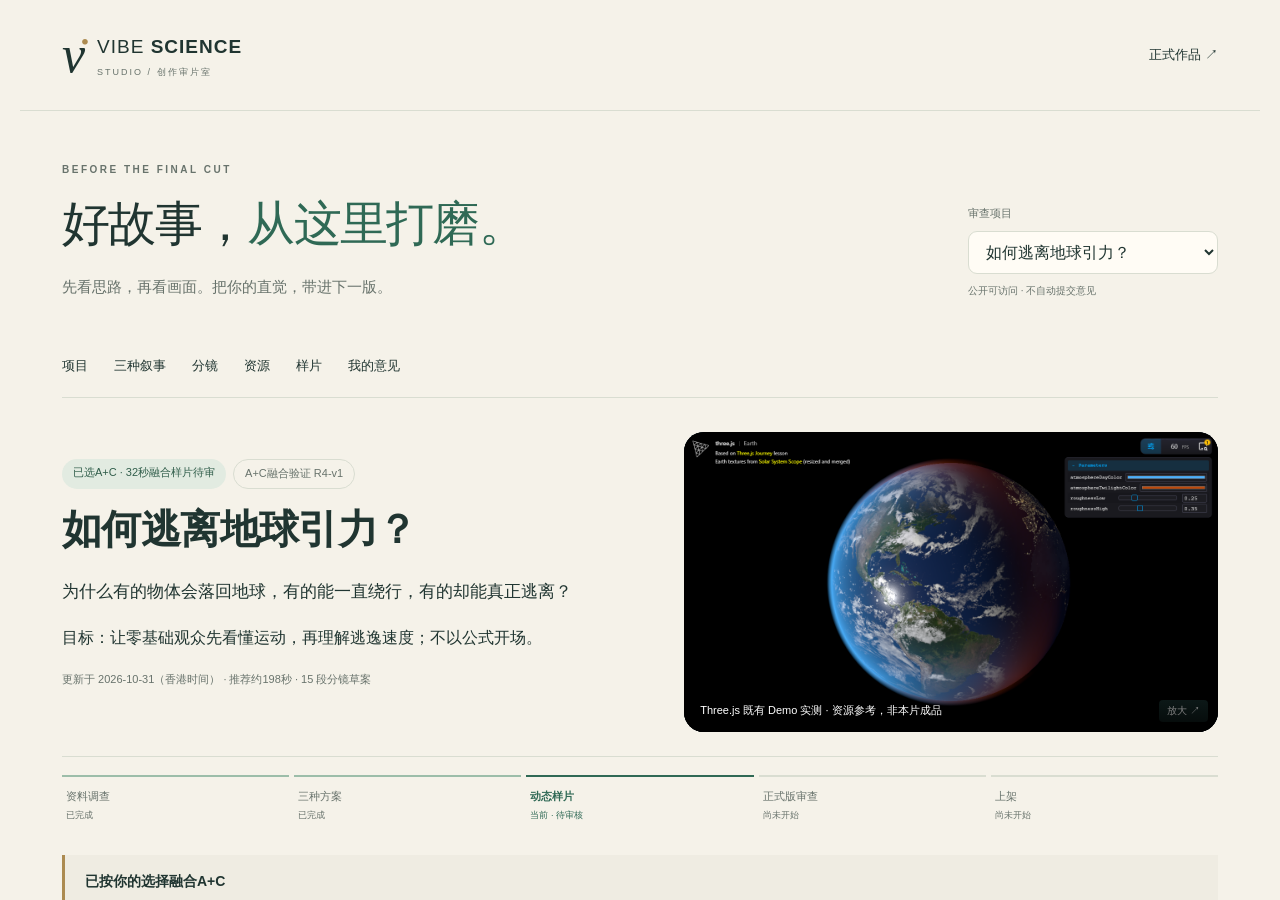
==== commit 07e75821: "Add A+C continuous escape preview and review draft to Studio" ====
--- a/docs/studio/index.html
+++ b/docs/studio/index.html
@@ -9,8 +9,8 @@
   <meta http-equiv="Content-Security-Policy" content="default-src 'self'; img-src 'self'; media-src 'self'; script-src 'self'; style-src 'self'; connect-src 'self'; object-src 'none'; base-uri 'self'; form-action 'none'">
   <title>Studio · VIBE SCIENCE 创作审片室</title>
   <link rel="icon" href="../assets/favicon.svg" type="image/svg+xml">
-  <link rel="stylesheet" href="studio.css?v=studio-r3-1">
-  <script defer src="studio.js?v=studio-r3-1"></script>
+  <link rel="stylesheet" href="studio.css?v=studio-r4-v1">
+  <script defer src="studio.js?v=studio-r4-v1"></script>
 </head>
 <body>
 <a class="skip" href="#project">跳到当前项目</a>
--- a/docs/studio/studio.css
+++ b/docs/studio/studio.css
@@ -8,3 +8,4 @@
 /* Keep intrinsic HTML dimensions from fixing the mobile hero to 720px tall. */
 .hero-picture img{height:auto}
 .available-preview{color:var(--green)!important;font-weight:650}.plan-preview{margin:0 0 24px}.plan-preview .clip-card{padding:18px;background:#f4f3e9;border-radius:12px}.plan-preview .clip-shell{margin-top:12px}.clip-review{font-size:12px;margin-top:15px;padding-top:10px;border-top:1px solid var(--line)}.clip-review summary{cursor:pointer;min-height:35px}.clip-review p{font-size:12px;margin-bottom:8px}#project-previews>.clip-card{margin-top:25px}#project-previews>.feedback-actions{margin-bottom:23px}
+@media(max-width:520px){.plan-preview{margin-inline:-19px}.plan-preview .clip-card{padding:14px 0;border-radius:0;border-left:0;border-right:0}.plan-preview .clip-card>.resource-category,.plan-preview .clip-card>h4,.plan-preview .clip-card>p,.plan-preview .clip-card>a,.plan-preview .clip-review{margin-left:16px;margin-right:16px}.plan-preview .clip-shell{border-radius:0}}
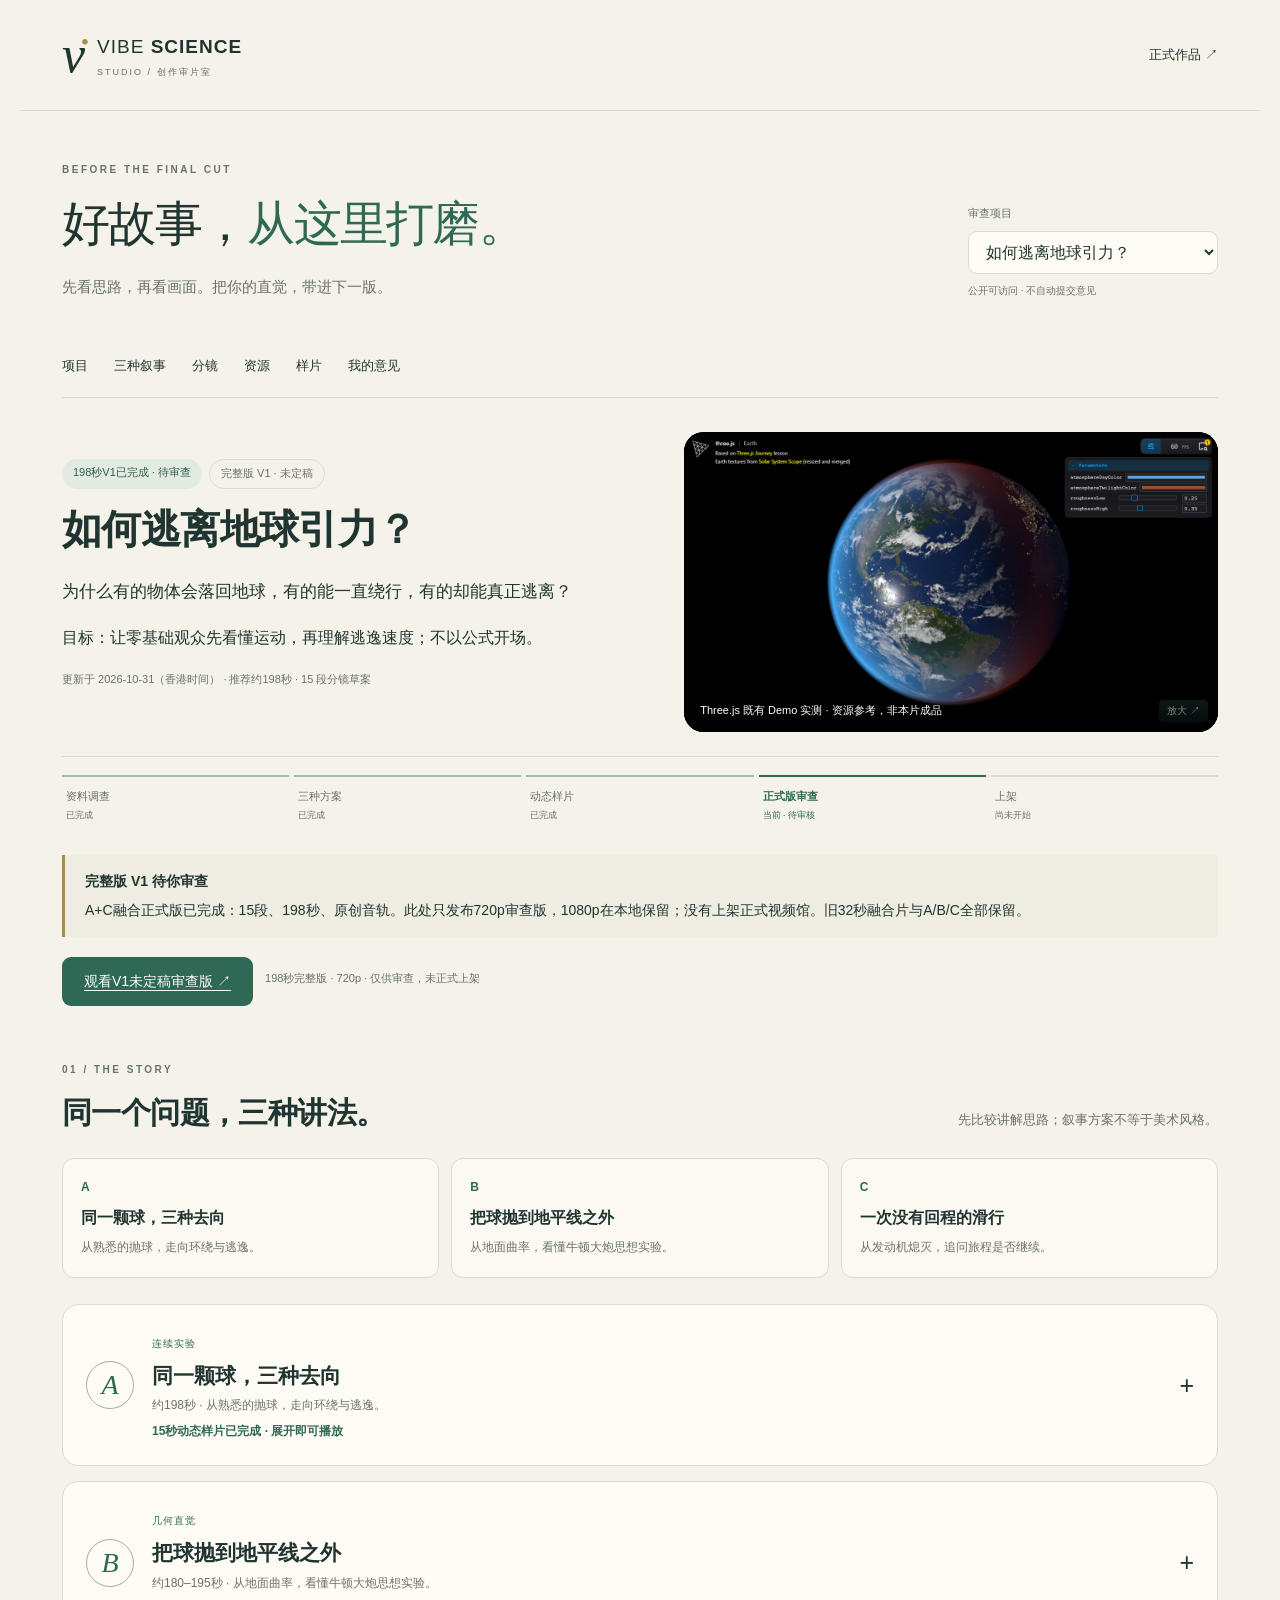
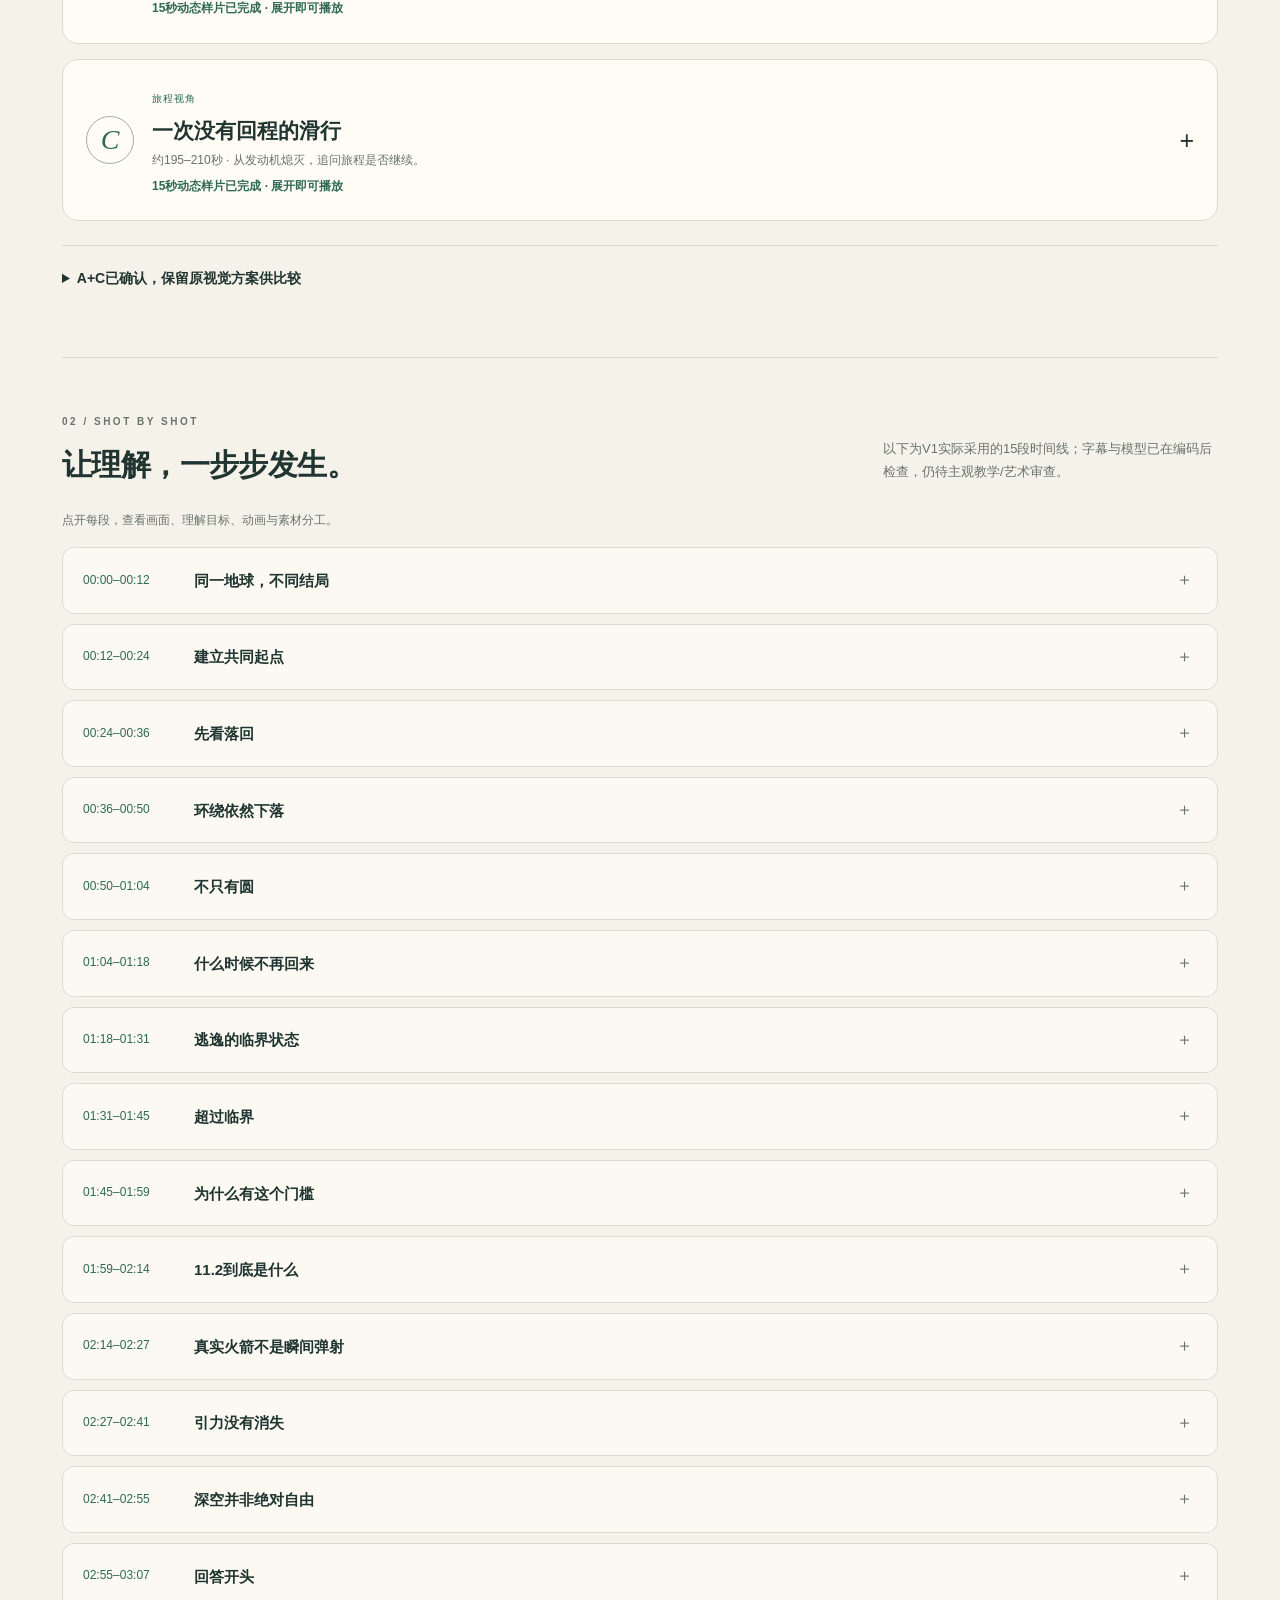
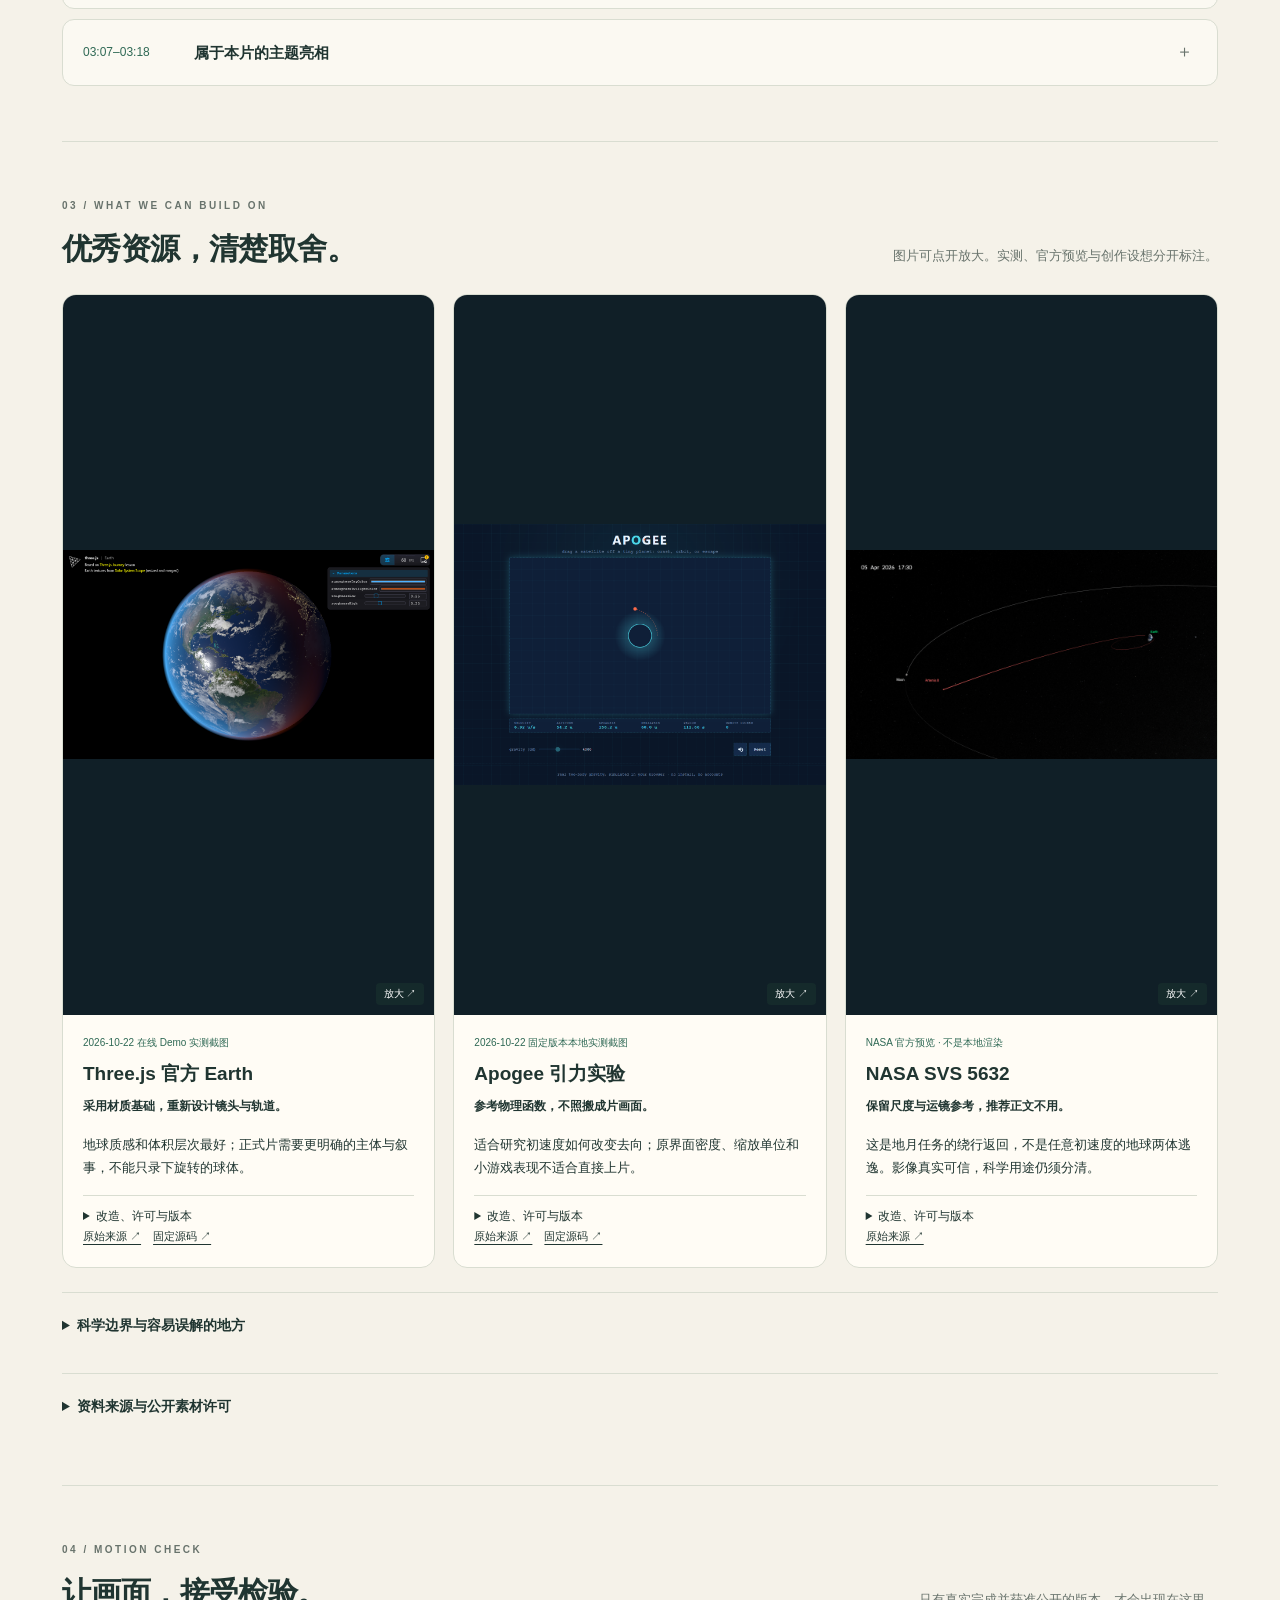
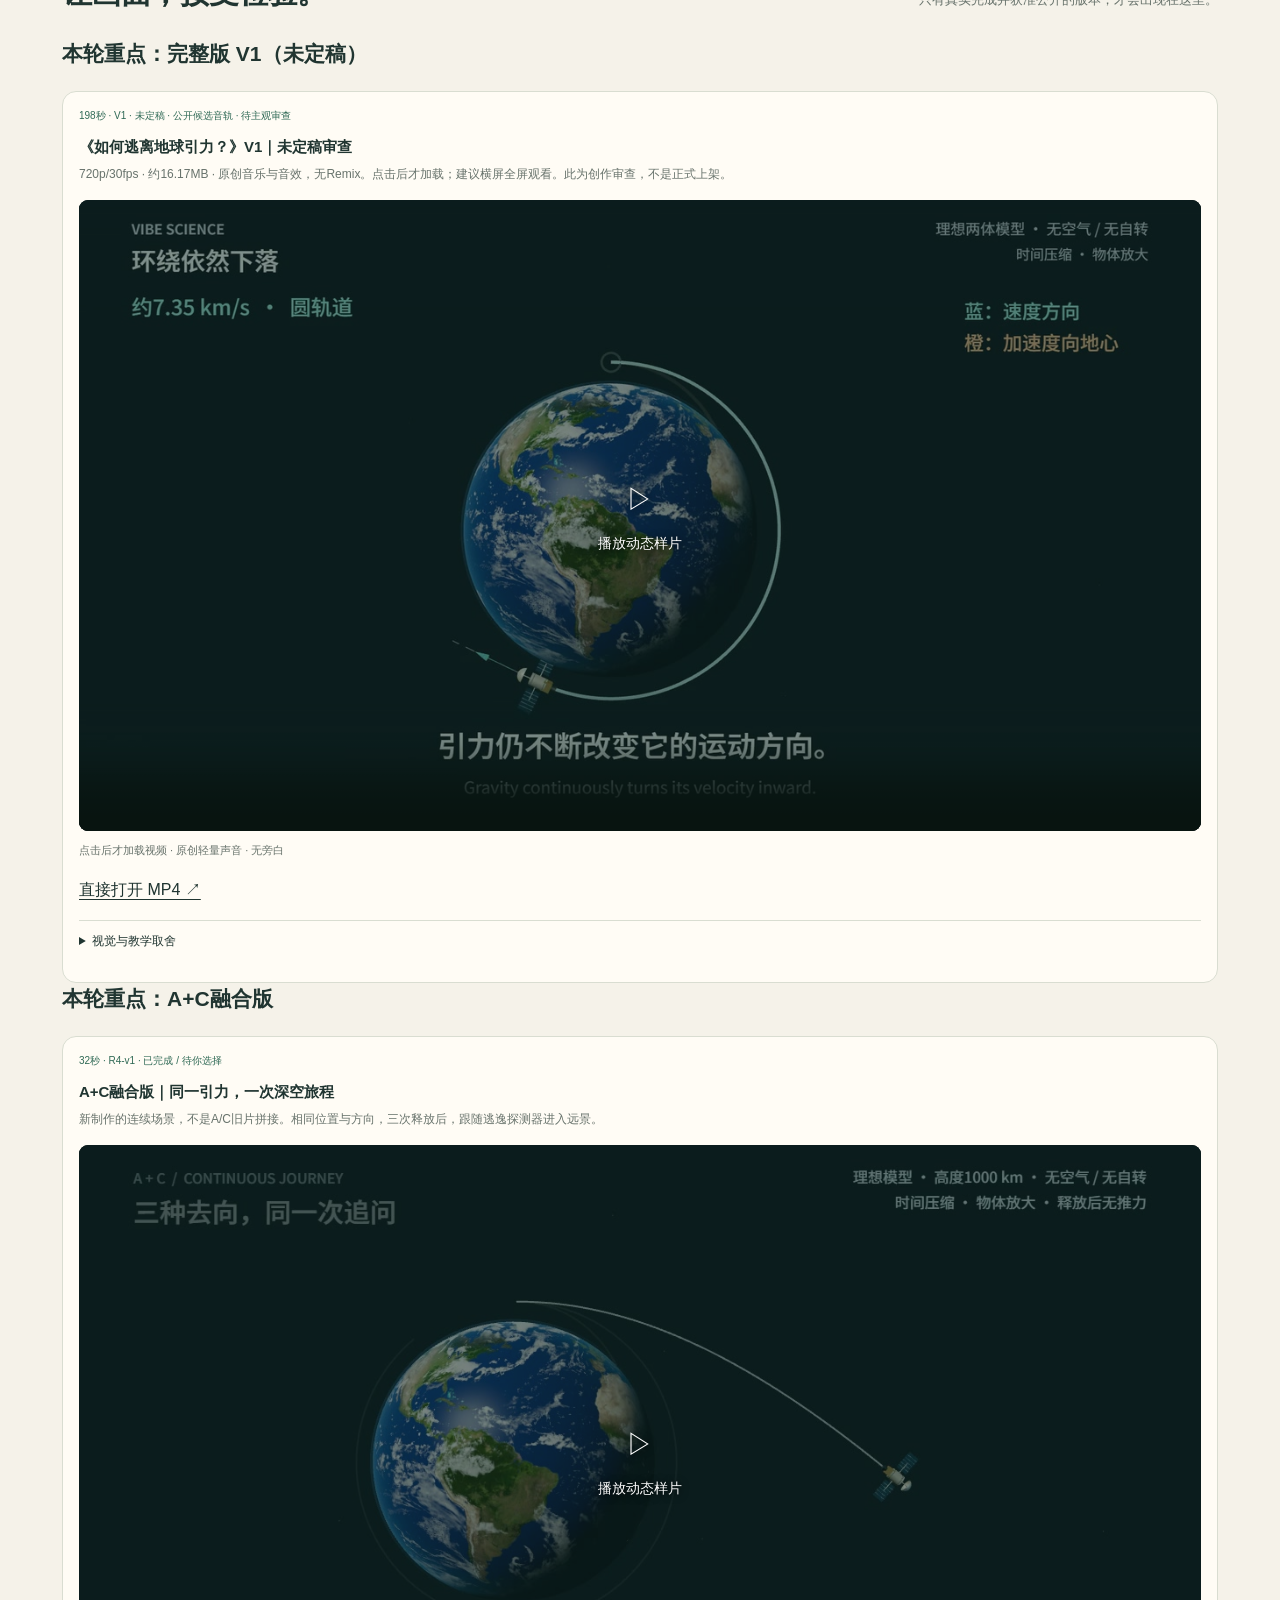
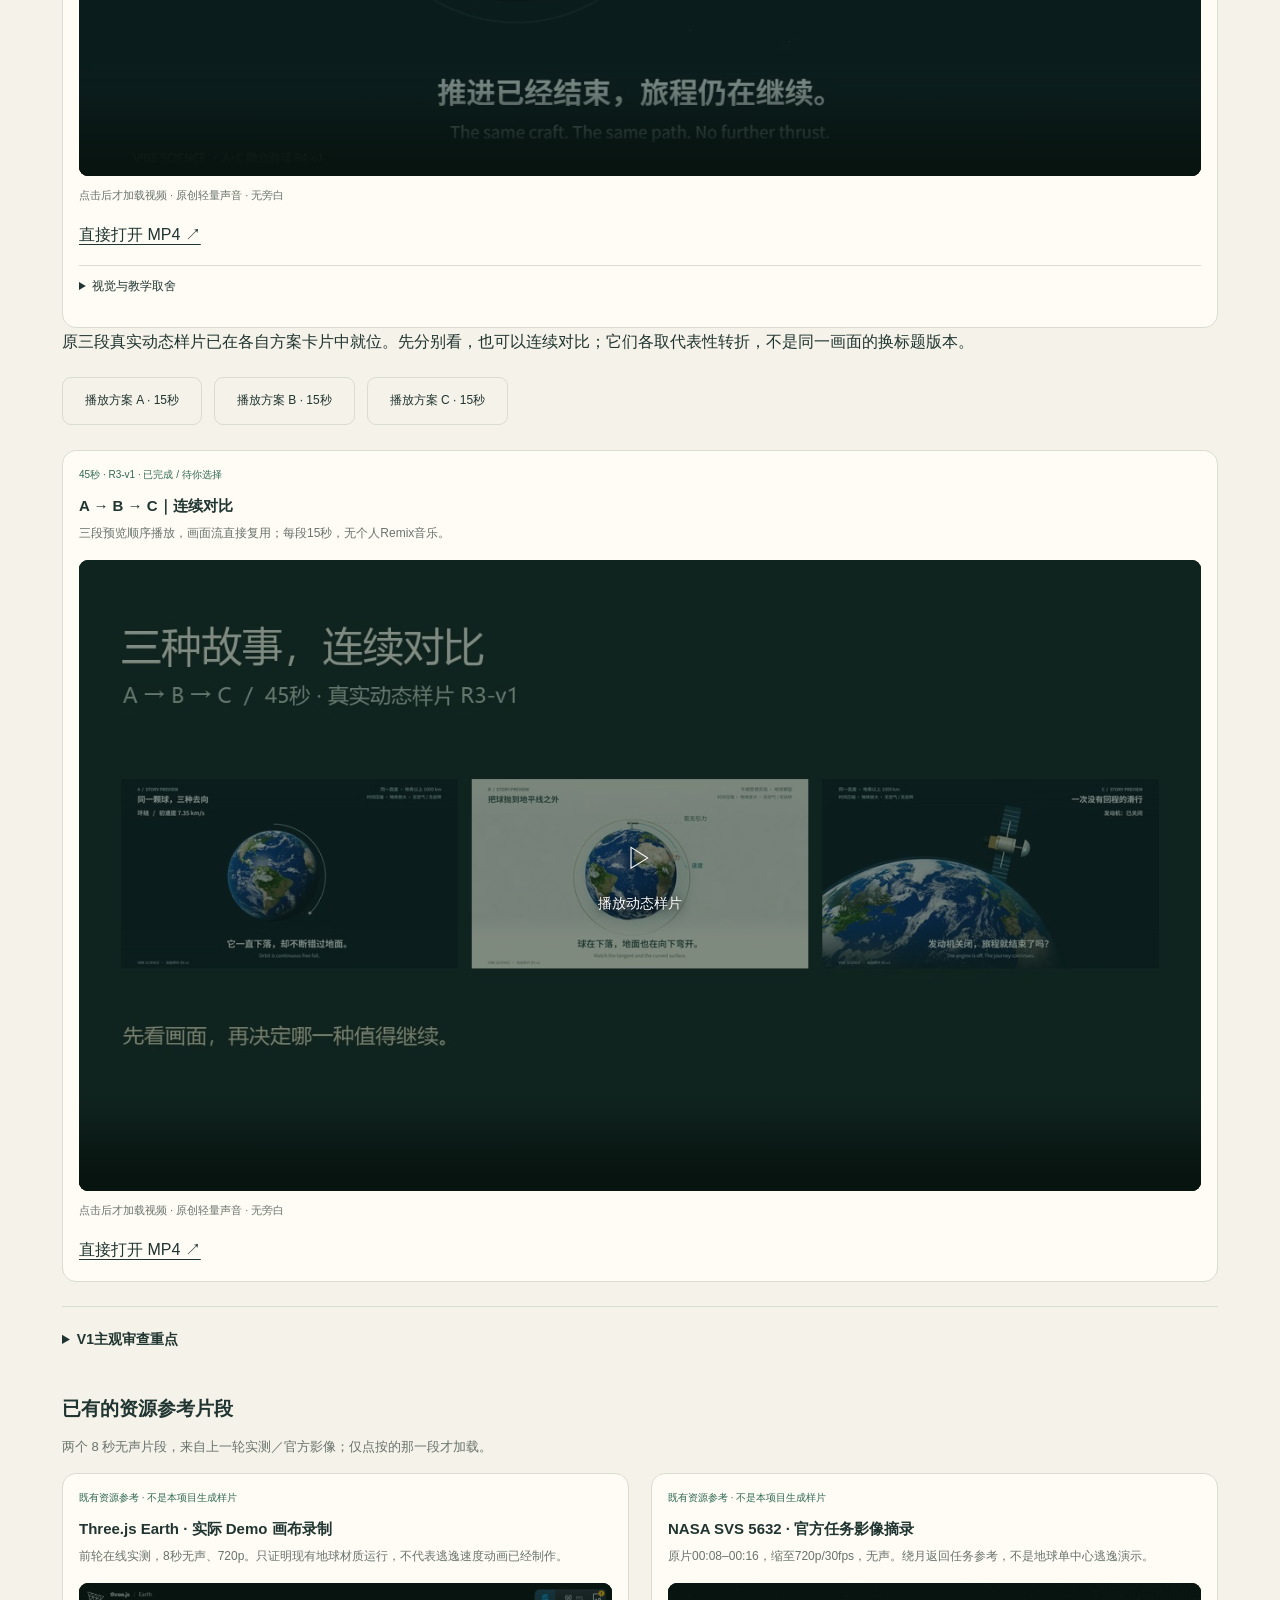
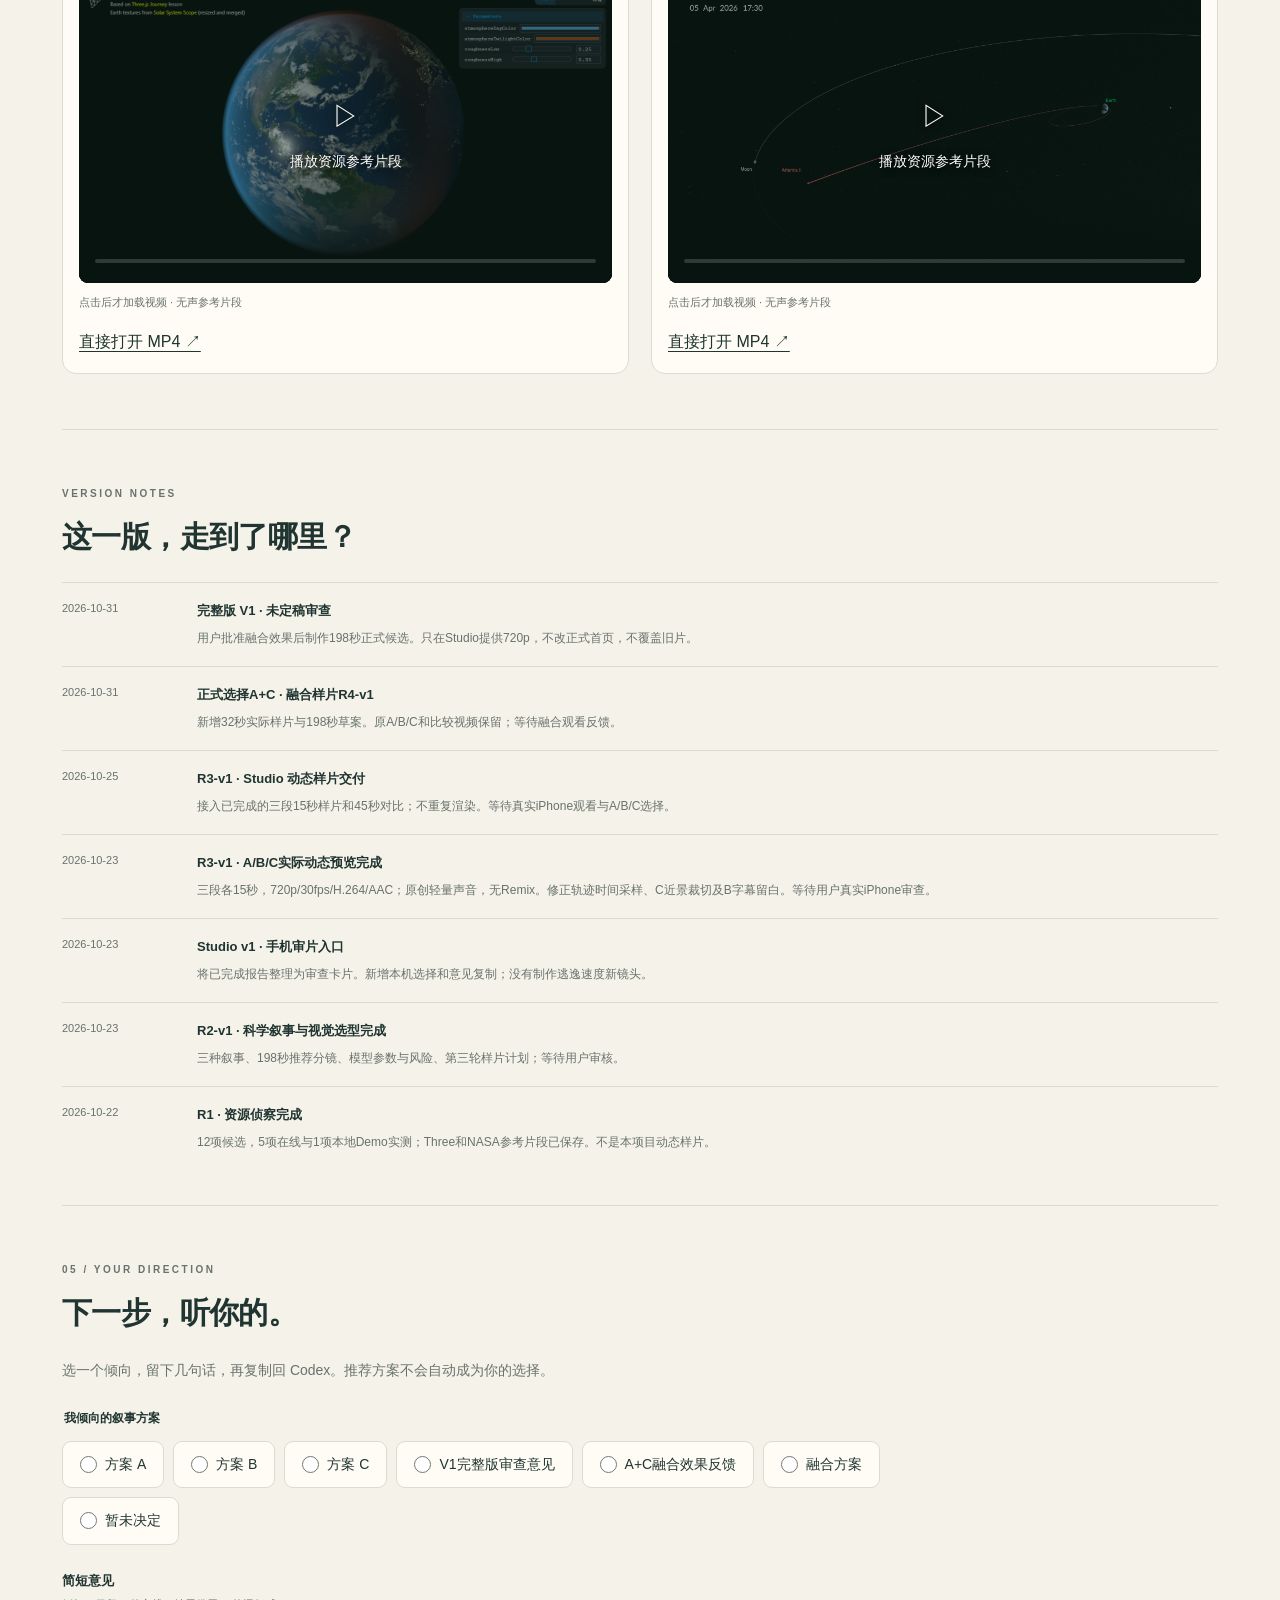
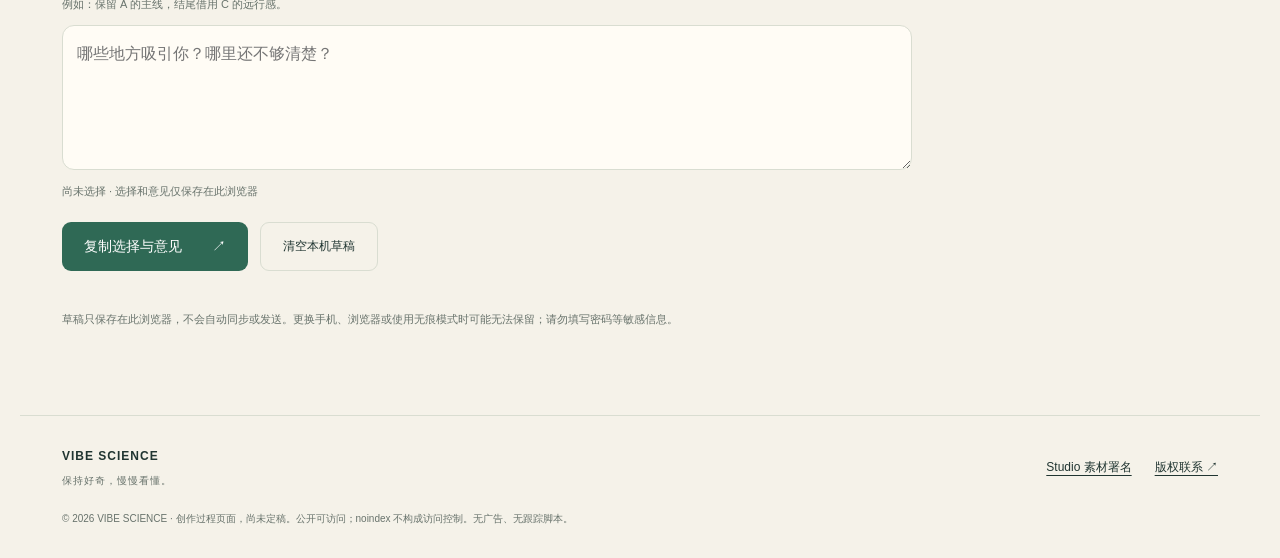
==== commit af3de609: "Add escape velocity V1 draft screening to Studio only" ====
--- a/docs/studio/index.html
+++ b/docs/studio/index.html
@@ -9,8 +9,8 @@
   <meta http-equiv="Content-Security-Policy" content="default-src 'self'; img-src 'self'; media-src 'self'; script-src 'self'; style-src 'self'; connect-src 'self'; object-src 'none'; base-uri 'self'; form-action 'none'">
   <title>Studio · VIBE SCIENCE 创作审片室</title>
   <link rel="icon" href="../assets/favicon.svg" type="image/svg+xml">
-  <link rel="stylesheet" href="studio.css?v=studio-r4-v1">
-  <script defer src="studio.js?v=studio-r4-v1"></script>
+  <link rel="stylesheet" href="studio.css?v=studio-formal-v1">
+  <script defer src="studio.js?v=studio-formal-v1"></script>
 </head>
 <body>
 <a class="skip" href="#project">跳到当前项目</a>
